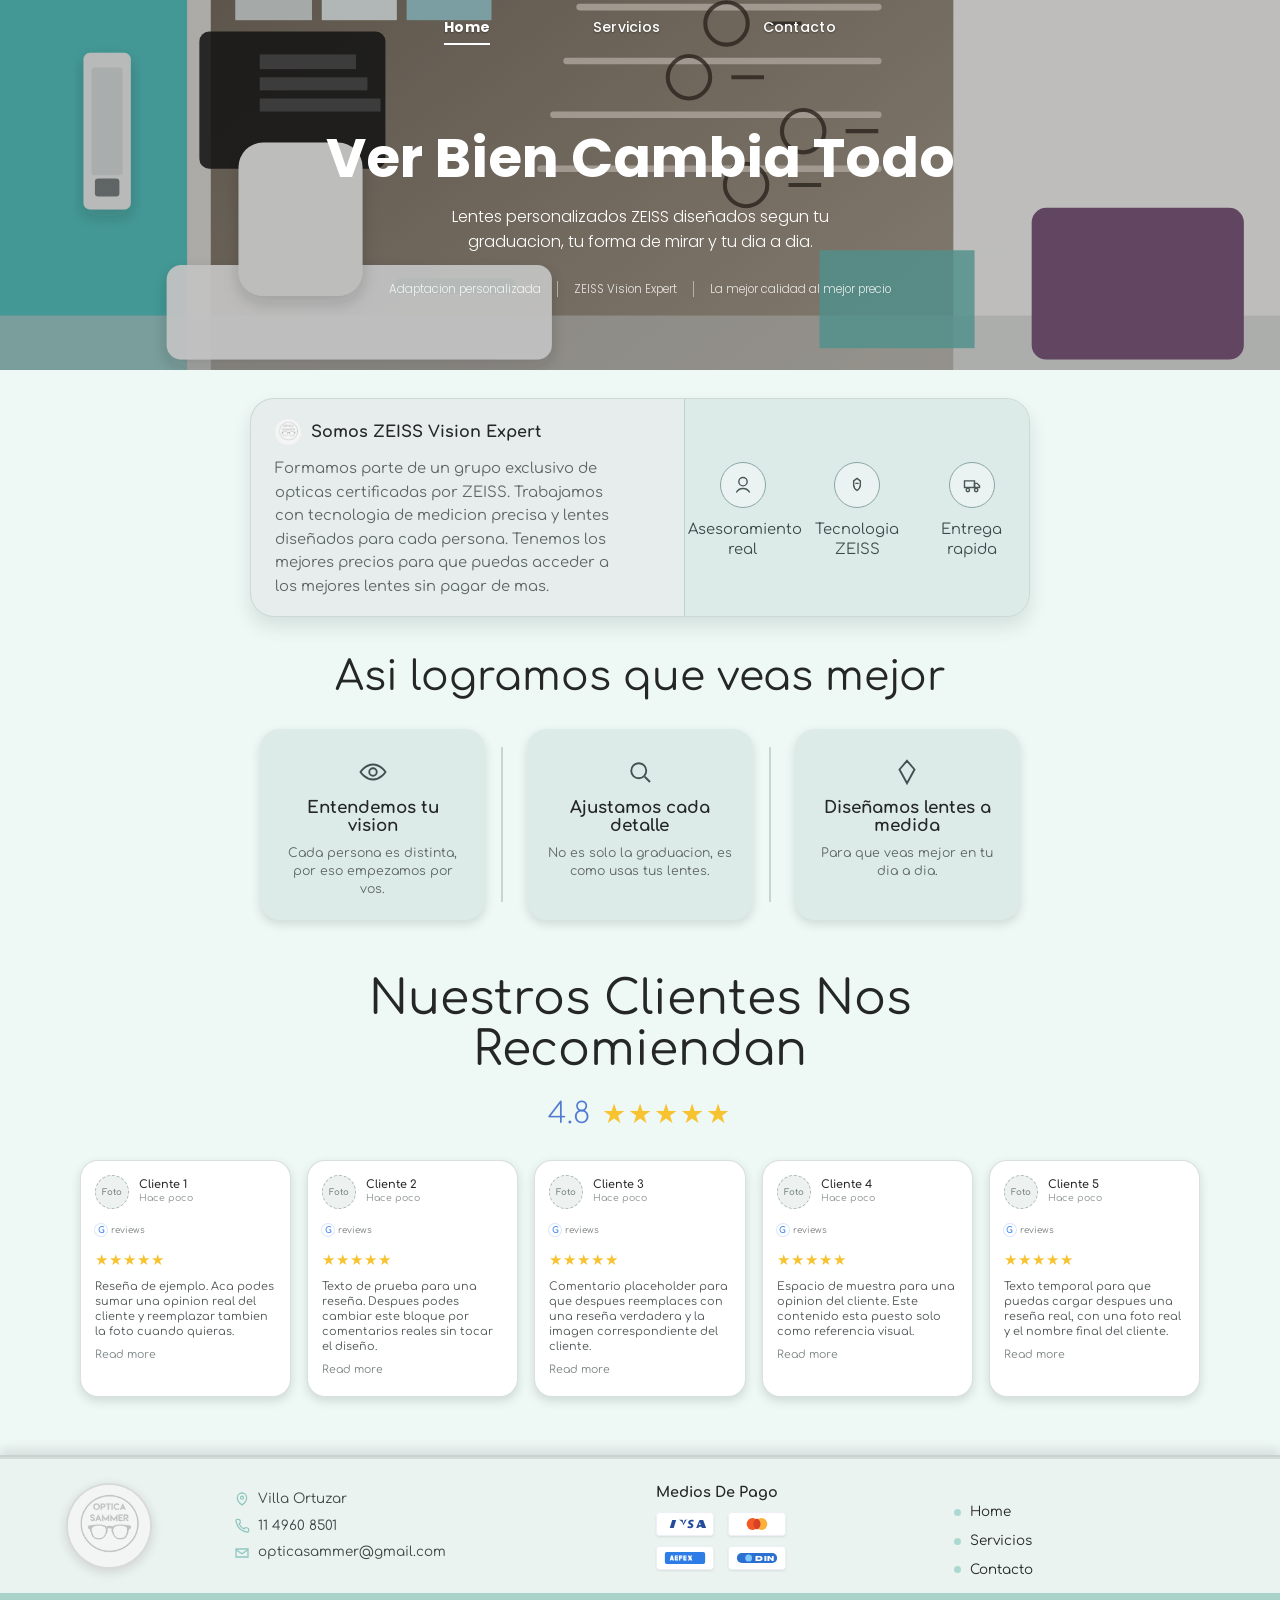
==== Views/index.html @ ad154144 "hola" ====
<!DOCTYPE html>
<html lang="es">
<head>
  <meta charset="UTF-8" />
  <meta name="viewport" content="width=device-width, initial-scale=1.0" />
  <title>Optica Sammer | Inicio</title>
  <link rel="preconnect" href="https://fonts.googleapis.com" />
  <link rel="preconnect" href="https://fonts.gstatic.com" crossorigin />
  <link href="https://fonts.googleapis.com/css2?family=Comfortaa:wght@300;400;500;600;700&family=Poppins:wght@300;400;500;600;700&display=swap" rel="stylesheet" />
  <link rel="stylesheet" href="../style.css" />
  <link rel="icon" type="image/png" href="../img/Logo%20PNG.png" />
</head>
<body>
  <nav class="site-nav">
    <a href="index.html" class="active">Home</a>
    <a href="servicios.html">Servicios</a>
    <a href="contacto.html">Contacto</a>
  </nav>

  <header class="hero">
    <div class="hero-scene" aria-hidden="true"></div>
    <div class="hero-content">
      <h1 class="fade-up">Ver Bien Cambia Todo</h1>
      <p class="fade-up fade-up-1">Lentes personalizados ZEISS dise&ntilde;ados segun tu graduacion, tu forma de mirar y tu dia a dia.</p>
      <div class="hero-tags fade-up fade-up-2">
        <span>Adaptacion personalizada</span>
        <span>ZEISS Vision Expert</span>
        <span>La mejor calidad al mejor precio</span>
      </div>
    </div>
  </header>

  <main class="index-main">
    <section class="section-block zeiss-section">
      <div class="page-shell">
        <div class="zeiss-card">
          <div class="zeiss-copy">
            <div class="zeiss-eyebrow">
              <img class="zeiss-eyebrow-logo" src="../img/Logo%20PNG.png" alt="" aria-hidden="true" />
              <span>Somos ZEISS Vision Expert</span>
            </div>
            <p>Formamos parte de un grupo exclusivo de opticas certificadas por ZEISS. Trabajamos con tecnologia de medicion precisa y lentes dise&ntilde;ados para cada persona. Tenemos los mejores precios para que puedas acceder a los mejores lentes sin pagar de mas.</p>
          </div>

          <div class="zeiss-features">
            <div class="zeiss-feature">
              <div class="zeiss-feature-icon">
                <svg viewBox="0 0 24 24" aria-hidden="true">
                  <path d="M12 13c2.761 0 5-2.239 5-5S14.761 3 12 3 7 5.239 7 8s2.239 5 5 5z"></path>
                  <path d="M4 21c1.7-3.2 4.2-4.8 8-4.8s6.3 1.6 8 4.8"></path>
                </svg>
              </div>
              <span>Asesoramiento<br />real</span>
            </div>

            <div class="zeiss-feature">
              <div class="zeiss-feature-icon">
                <svg viewBox="0 0 24 24" aria-hidden="true">
                  <path d="M12 4l4 3v5c0 2.5-1.3 4.7-4 6.6-2.7-1.9-4-4.1-4-6.6V7l4-3z"></path>
                  <path d="M10 10h4"></path>
                </svg>
              </div>
              <span>Tecnologia<br />ZEISS</span>
            </div>

            <div class="zeiss-feature">
              <div class="zeiss-feature-icon">
                <svg viewBox="0 0 24 24" aria-hidden="true">
                  <path d="M3 7h12v8H3z"></path>
                  <path d="M15 10h3l3 3v2h-6z"></path>
                  <circle cx="7" cy="18" r="2"></circle>
                  <circle cx="17" cy="18" r="2"></circle>
                </svg>
              </div>
              <span>Entrega<br />rapida</span>
            </div>
          </div>
        </div>
      </div>
    </section>

    <section class="section-block process-section">
      <div class="page-shell">
        <h2 class="section-title">Asi logramos que veas mejor</h2>

        <div class="process-row">
          <article class="process-card">
            <div class="process-icon">
              <svg viewBox="0 0 24 24" aria-hidden="true">
                <path d="M2 12s3.8-6 10-6 10 6 10 6-3.8 6-10 6-10-6-10-6z"></path>
                <circle cx="12" cy="12" r="3"></circle>
              </svg>
            </div>
            <h3>Entendemos tu vision</h3>
            <p>Cada persona es distinta, por eso empezamos por vos.</p>
          </article>

          <article class="process-card">
            <div class="process-icon">
              <svg viewBox="0 0 24 24" aria-hidden="true">
                <circle cx="11" cy="11" r="6"></circle>
                <path d="M20 20l-4.2-4.2"></path>
              </svg>
            </div>
            <h3>Ajustamos cada detalle</h3>
            <p>No es solo la graduacion, es como usas tus lentes.</p>
          </article>

          <article class="process-card">
            <div class="process-icon">
              <svg viewBox="0 0 24 24" aria-hidden="true">
                <path d="M12 3l6 7-6 11-6-11 6-7z"></path>
              </svg>
            </div>
            <h3>Dise&ntilde;amos lentes a medida</h3>
            <p>Para que veas mejor en tu dia a dia.</p>
          </article>
        </div>
      </div>
    </section>

    <section class="section-block reviews-section">
      <div class="page-shell">
        <h2 class="section-title">Nuestros Clientes Nos<br />Recomiendan</h2>

        <div class="reviews-rating">
          <span class="reviews-score">4.8</span>
          <span class="reviews-stars">&#9733;&#9733;&#9733;&#9733;&#9733;</span>
        </div>

        <div class="reviews-grid">
          <article class="review-card">
            <div class="review-top">
              <div class="review-avatar" aria-hidden="true">Foto</div>
              <div class="review-meta">
                <strong>Cliente 1</strong>
                <span>Hace poco</span>
              </div>
            </div>
            <span class="review-google">reviews</span>
            <div class="review-stars">&#9733;&#9733;&#9733;&#9733;&#9733;</div>
            <p>Rese&ntilde;a de ejemplo. Aca podes sumar una opinion real del cliente y reemplazar tambien la foto cuando quieras.</p>
            <a class="review-link" href="#">Read more</a>
          </article>

          <article class="review-card">
            <div class="review-top">
              <div class="review-avatar" aria-hidden="true">Foto</div>
              <div class="review-meta">
                <strong>Cliente 2</strong>
                <span>Hace poco</span>
              </div>
            </div>
            <span class="review-google">reviews</span>
            <div class="review-stars">&#9733;&#9733;&#9733;&#9733;&#9733;</div>
            <p>Texto de prueba para una rese&ntilde;a. Despues podes cambiar este bloque por comentarios reales sin tocar el dise&ntilde;o.</p>
            <a class="review-link" href="#">Read more</a>
          </article>

          <article class="review-card">
            <div class="review-top">
              <div class="review-avatar" aria-hidden="true">Foto</div>
              <div class="review-meta">
                <strong>Cliente 3</strong>
                <span>Hace poco</span>
              </div>
            </div>
            <span class="review-google">reviews</span>
            <div class="review-stars">&#9733;&#9733;&#9733;&#9733;&#9733;</div>
            <p>Comentario placeholder para que despues reemplaces con una rese&ntilde;a verdadera y la imagen correspondiente del cliente.</p>
            <a class="review-link" href="#">Read more</a>
          </article>

          <article class="review-card">
            <div class="review-top">
              <div class="review-avatar" aria-hidden="true">Foto</div>
              <div class="review-meta">
                <strong>Cliente 4</strong>
                <span>Hace poco</span>
              </div>
            </div>
            <span class="review-google">reviews</span>
            <div class="review-stars">&#9733;&#9733;&#9733;&#9733;&#9733;</div>
            <p>Espacio de muestra para una opinion del cliente. Este contenido esta puesto solo como referencia visual.</p>
            <a class="review-link" href="#">Read more</a>
          </article>

          <article class="review-card">
            <div class="review-top">
              <div class="review-avatar" aria-hidden="true">Foto</div>
              <div class="review-meta">
                <strong>Cliente 5</strong>
                <span>Hace poco</span>
              </div>
            </div>
            <span class="review-google">reviews</span>
            <div class="review-stars">&#9733;&#9733;&#9733;&#9733;&#9733;</div>
            <p>Texto temporal para que puedas cargar despues una rese&ntilde;a real, con una foto real y el nombre final del cliente.</p>
            <a class="review-link" href="#">Read more</a>
          </article>
        </div>
      </div>
    </section>
  </main>

  <footer class="site-footer">
    <div class="footer-shell">
      <div class="footer-grid">
        <div class="footer-brand">
          <img src="../img/Logo%20PNG.png" alt="Optica Sammer" />
        </div>

        <div class="footer-contact">
          <p>
            <svg viewBox="0 0 24 24" aria-hidden="true">
              <path d="M12 21s-7-5.5-7-11a7 7 0 0 1 14 0c0 5.5-7 11-7 11z"></path>
              <circle cx="12" cy="10" r="2.2"></circle>
            </svg>
            Villa Ortuzar
          </p>
          <p>
            <svg viewBox="0 0 24 24" aria-hidden="true">
              <path d="M22 17v2a2 2 0 0 1-2.2 2 19.7 19.7 0 0 1-8.6-3.1A19 19 0 0 1 6.1 12.8 19.7 19.7 0 0 1 3 4.2 2 2 0 0 1 5 2h2a2 2 0 0 1 2 1.7l.4 2.4a2 2 0 0 1-.5 1.7L7.7 9a16 16 0 0 0 7.3 7.3l1.2-1.2a2 2 0 0 1 1.7-.5l2.4.4A2 2 0 0 1 22 17z"></path>
            </svg>
            11 4960 8501
          </p>
          <p>
            <svg viewBox="0 0 24 24" aria-hidden="true">
              <path d="M3 6h18v12H3z"></path>
              <path d="M3 7l9 6 9-6"></path>
            </svg>
            opticasammer@gmail.com
          </p>
        </div>

        <div class="footer-payments">
          <h4>Medios De Pago</h4>
          <div class="payment-images">
            <img src="../img/payment-visa.svg" alt="Placeholder Visa" />
            <img src="../img/payment-mastercard.svg" alt="Placeholder Mastercard" />
            <img src="../img/payment-amex.svg" alt="Placeholder American Express" />
            <img src="../img/payment-debito.svg" alt="Placeholder Debito" />
          </div>
        </div>

        <div class="footer-links">
          <h4>&nbsp;</h4>
          <ul>
            <li><a href="index.html">Home</a></li>
            <li><a href="servicios.html">Servicios</a></li>
            <li><a href="contacto.html">Contacto</a></li>
          </ul>
        </div>
      </div>
    </div>

    <div class="footer-bottom">2026 Optica Sammer . Todos Los Derechos Reservados</div>
  </footer>
</body>
</html>
---- style.css ----
:root {
  --bg: #eef8f5;
  --section: #edf8f5;
  --surface: #f8fbfa;
  --card: #ddebe8;
  --card-strong: #bcdad4;
  --zeiss-surface: #e6edec;
  --accent: #abd9d1;
  --accent-strong: #8fc7c0;
  --accent-deep: #72b2aa;
  --footer-top: rgba(217, 217, 217, 0.2);
  --footer-bottom: #a9d2c9;
  --text: #252727;
  --muted: #5f6666;
  --line: #bfcfcb;
  --shadow: 0 4px 10px rgba(64, 89, 85, 0.18);
  --shadow-soft: 0 3px 8px rgba(64, 89, 85, 0.12);
  --radius-xl: 26px;
  --radius-lg: 20px;
  --radius-md: 14px;
  --radius-sm: 8px;
}

*,
*::before,
*::after {
  box-sizing: border-box;
}

html {
  scroll-behavior: smooth;
}

body {
  margin: 0;
  font-family: "Comfortaa", sans-serif;
  color: var(--text);
  background: var(--bg);
  line-height: 1.4;
}

img {
  display: block;
  max-width: 100%;
}

a {
  color: inherit;
  text-decoration: none;
}

button,
input,
textarea {
  font: inherit;
}

.site-nav {
  position: absolute;
  inset: 0 0 auto;
  z-index: 4;
  display: flex;
  justify-content: center;
  align-items: center;
  gap: clamp(32px, 8vw, 150px);
  padding: 18px 20px 0;
  font-family: "Poppins", sans-serif;
}

.site-nav a {
  position: relative;
  font-size: 0.88rem;
  font-weight: 500;
  color: #ffffff;
  letter-spacing: 0.02em;
  text-shadow: 0 1px 2px rgba(0, 0, 0, 0.35);
  padding-bottom: 5px;
  border-bottom: 2px solid transparent;
}

.site-nav a.active,
.site-nav a:hover {
  font-weight: 700;
  border-bottom-color: #ffffff;
}

.hero {
  position: relative;
  min-height: 370px;
  padding: 116px 24px 58px;
  display: grid;
  place-items: center;
  overflow: hidden;
}

.hero::before {
  content: "";
  position: absolute;
  inset: 0;
  background: linear-gradient(rgba(0, 0, 0, 0.24), rgba(0, 0, 0, 0.24));
  z-index: 1;
}

.hero-scene {
  position: absolute;
  inset: 0;
  background: url("./img/hero-scene.svg") center/cover no-repeat;
  transform: scale(1.02);
}

.hero-content {
  position: relative;
  z-index: 2;
  max-width: 720px;
  text-align: center;
  color: #ffffff;
  font-family: "Poppins", sans-serif;
}

.hero h1 {
  margin: 0;
  font-size: clamp(2.2rem, 5vw, 3.45rem);
  font-weight: 700;
  line-height: 1.05;
}

.hero p {
  margin: 18px auto 22px;
  max-width: 470px;
  font-size: 1rem;
  font-weight: 300;
  line-height: 1.55;
}

.hero-tags {
  display: inline-flex;
  flex-wrap: wrap;
  justify-content: center;
  gap: 0;
}

.hero-tags span {
  padding: 0 16px;
  font-size: 0.72rem;
  font-weight: 300;
  color: rgba(255, 255, 255, 0.84);
  border-right: 1px solid rgba(255, 255, 255, 0.45);
}

.hero-tags span:last-child {
  border-right: 0;
}

.page-shell {
  width: min(1120px, calc(100% - 48px));
  margin: 0 auto;
}

.section-block {
  padding-top: 34px;
}

.section-title {
  margin: 0 0 18px;
  font-size: clamp(2rem, 4vw, 2.95rem);
  font-weight: 400;
  text-align: center;
  line-height: 1.08;
}

.section-subtitle {
  margin: 0 auto;
  max-width: 650px;
  text-align: center;
  font-size: 1.02rem;
  color: var(--muted);
}

.button {
  display: inline-flex;
  align-items: center;
  justify-content: center;
  min-width: 168px;
  padding: 10px 22px;
  border: 0;
  border-radius: 9px;
  background: #cfe8e4;
  color: var(--text);
  box-shadow: var(--shadow);
  font-size: 0.95rem;
  font-weight: 700;
  cursor: pointer;
  transition: transform 0.18s ease, box-shadow 0.18s ease, background 0.18s ease;
}

.button:hover {
  background: #c2e0db;
  transform: translateY(-1px);
  box-shadow: 0 6px 12px rgba(64, 89, 85, 0.18);
}

.panel {
  background: rgba(223, 240, 236, 0.82);
  border-radius: var(--radius-xl);
  box-shadow: var(--shadow-soft);
}

.index-main,
.services-main,
.contact-main {
  padding-bottom: 0;
}

.zeiss-section {
  padding-top: 28px;
}

.zeiss-card {
  display: grid;
  grid-template-columns: minmax(0, 1.2fr) minmax(320px, 0.95fr);
  gap: 0;
  align-items: stretch;
  width: min(780px, 100%);
  margin: 0 auto;
  padding: 0;
  background: var(--zeiss-surface);
  border: 1px solid rgba(191, 207, 203, 0.65);
  border-radius: 24px;
  box-shadow: 0 10px 18px rgba(64, 89, 85, 0.14);
  overflow: hidden;
}

.zeiss-copy {
  padding: 20px 24px 18px;
  border-right: 1px solid var(--line);
}

.zeiss-eyebrow {
  display: inline-flex;
  align-items: center;
  gap: 10px;
  margin-bottom: 12px;
  font-size: 1rem;
  font-weight: 700;
}

.zeiss-eyebrow-logo {
  width: 26px;
  height: 26px;
  object-fit: cover;
  object-position: center;
  border-radius: 50%;
  flex: 0 0 auto;
}

.zeiss-copy p {
  margin: 0;
  max-width: 350px;
  font-size: 0.92rem;
  color: var(--muted);
  line-height: 1.6;
}

.zeiss-features {
  display: grid;
  grid-template-columns: repeat(3, minmax(0, 1fr));
  background: var(--card);
  align-items: stretch;
}

.zeiss-feature {
  display: flex;
  flex-direction: column;
  align-items: center;
  justify-content: center;
  gap: 12px;
  padding: 24px 14px 18px;
  text-align: center;
}

.zeiss-feature + .zeiss-feature {
  border-left: 0;
}

.zeiss-feature-icon {
  display: grid;
  place-items: center;
  width: 46px;
  height: 46px;
  border: 1px solid #8aa6a2;
  border-radius: 50%;
  background: rgba(255, 255, 255, 0.36);
}

.zeiss-feature-icon svg {
  width: 20px;
  height: 20px;
  stroke: #485655;
  fill: none;
  stroke-width: 1.7;
}

.zeiss-feature span {
  display: block;
  max-width: 110px;
  font-size: 0.92rem;
  color: #3e4a49;
  line-height: 1.35;
}

.process-section {
  padding-top: 38px;
}

.process-section .section-title {
  font-size: clamp(1.9rem, 3.6vw, 2.55rem);
}

.process-row {
  display: grid;
  grid-template-columns: repeat(3, minmax(0, 1fr));
  gap: 42px;
  width: min(760px, 100%);
  margin: 30px auto 0;
}

.process-card {
  position: relative;
  padding: 28px 20px 22px;
  background: var(--card);
  border-radius: var(--radius-lg);
  box-shadow: var(--shadow);
  text-align: center;
  min-height: 170px;
}

.process-card::after {
  content: "";
  position: absolute;
  top: 18px;
  right: -18px;
  width: 2px;
  height: calc(100% - 36px);
  background: rgba(191, 207, 203, 0.85);
}

.process-card:last-child::after {
  display: none;
}

.process-icon {
  display: grid;
  place-items: center;
  margin-bottom: 12px;
}

.process-icon svg {
  width: 30px;
  height: 30px;
  stroke: #445050;
  fill: none;
  stroke-width: 1.5;
}

.process-card h3 {
  margin: 0 0 8px;
  font-size: 1.05rem;
  font-weight: 700;
  line-height: 1.08;
}

.process-card p {
  margin: 0;
  font-size: 0.78rem;
  color: var(--muted);
  line-height: 1.45;
}

.reviews-section {
  padding-top: 54px;
}

.reviews-rating {
  display: flex;
  justify-content: center;
  align-items: center;
  gap: 12px;
  margin-top: 18px;
}

.reviews-score {
  font-size: 1.8rem;
  font-weight: 300;
  color: #507ad3;
}

.reviews-stars {
  font-size: 1.7rem;
  color: #f7c331;
  letter-spacing: 2px;
}

.reviews-grid {
  display: grid;
  grid-template-columns: repeat(5, minmax(0, 1fr));
  gap: 16px;
  margin-top: 26px;
}

.review-card {
  min-height: 166px;
  padding: 14px 14px 16px;
  background: #ffffff;
  border-radius: 18px;
  box-shadow: var(--shadow);
  border: 1px solid rgba(204, 214, 213, 0.75);
}

.review-top {
  display: flex;
  align-items: center;
  gap: 10px;
  margin-bottom: 8px;
}

.review-avatar {
  display: grid;
  place-items: center;
  width: 34px;
  height: 34px;
  border-radius: 50%;
  background: #edf2f1;
  border: 1px dashed #a9bbb7;
  flex: 0 0 auto;
  font-size: 0.54rem;
  font-weight: 700;
  color: #7d8a88;
}

.review-meta strong {
  display: block;
  font-size: 0.7rem;
  font-weight: 600;
  line-height: 1.1;
}

.review-meta span {
  display: block;
  font-size: 0.58rem;
  color: #8a9090;
}

.review-google {
  display: inline-flex;
  align-items: center;
  gap: 4px;
  font-size: 0.55rem;
  color: #7a7e7e;
}

.review-google::before {
  content: "G";
  display: inline-grid;
  place-items: center;
  width: 12px;
  height: 12px;
  border-radius: 50%;
  background: #ffffff;
  color: #4285f4;
  font-weight: 700;
  box-shadow: 0 0 0 1px rgba(66, 133, 244, 0.2);
}

.review-stars {
  margin: 10px 0 8px;
  color: #f7c331;
  font-size: 0.95rem;
  letter-spacing: 1px;
}

.review-card p {
  margin: 0;
  font-size: 0.7rem;
  line-height: 1.35;
  color: #4f5555;
}

.review-link {
  display: inline-block;
  margin-top: 8px;
  font-size: 0.68rem;
  color: #7d8585;
}

.lens-section {
  padding-top: 28px;
}

.lens-stack {
  display: grid;
  gap: 48px;
  width: min(980px, 100%);
  margin: 34px auto 0;
}

.lens-panel {
  display: grid;
  grid-template-columns: minmax(250px, 1fr) minmax(280px, 0.9fr) minmax(250px, 1fr);
  grid-template-areas:
    "left middle right";
  align-items: stretch;
  gap: 16px;
  padding: 16px;
  background: #cfe4df;
  border-radius: 34px;
}

.lens-photo {
  min-height: 306px;
  border-radius: 30px;
  background-position: center;
  background-size: cover;
  background-repeat: no-repeat;
  box-shadow: inset 0 0 0 1px rgba(255, 255, 255, 0.6);
}

.lens-photo.city {
  grid-area: left;
  background-image: url("./img/lenses-monofocales.svg");
}

.lens-photo.office {
  grid-area: right;
  background-image: url("./img/lenses-office.svg");
}

.lens-photo.kids {
  grid-area: left;
  background-image: url("./img/lenses-kids.svg");
}

.lens-photo.frame {
  grid-area: right;
  background-image: url("./img/lenses-multifocales.svg");
}

.lens-copy {
  grid-area: middle;
  display: grid;
  gap: 0;
  min-height: 306px;
  overflow: hidden;
  border-radius: 24px;
}

.lens-copy-block {
  display: grid;
  place-content: center;
  padding: 26px 22px;
  text-align: center;
  border-radius: 0;
}

.lens-copy-block + .lens-copy-block {
  margin-top: -2px;
}

.lens-copy-block.light-card {
  background: var(--card);
}

.lens-copy-block.dark-card {
  background: var(--card-strong);
}

.lens-copy-block h3 {
  margin: 0 0 12px;
  font-size: 1.3rem;
  font-weight: 700;
}

.lens-copy-block p {
  margin: 0;
  font-size: 0.98rem;
  line-height: 1.45;
  color: #4f5656;
}

.cta-section {
  padding-top: 52px;
  padding-bottom: 14px;
}

.cta-section .section-title {
  margin-bottom: 24px;
  font-size: clamp(2.45rem, 4vw, 3.3rem);
}

.cta-row {
  display: flex;
  justify-content: center;
  align-items: center;
  gap: 34px;
  width: min(620px, 100%);
  margin: 0 auto;
}

.cta-row p {
  margin: 0;
  max-width: 200px;
  font-size: 0.88rem;
  line-height: 1.35;
}

.services-main .section-title {
  font-size: clamp(2rem, 4vw, 2.95rem);
}

.contact-intro {
  padding-top: 28px;
}

.contact-intro .section-title {
  margin-bottom: 14px;
  font-size: clamp(2rem, 4vw, 2.95rem);
}

.contact-intro .section-subtitle {
  max-width: 780px;
  font-size: 1.18rem;
}

.contact-cards {
  display: grid;
  grid-template-columns: repeat(3, minmax(0, 1fr));
  gap: 26px;
  width: min(840px, 100%);
  margin: 36px auto 0;
}

.contact-card {
  min-height: 170px;
  padding: 28px 18px 24px;
  background: var(--card);
  border-radius: 20px;
  box-shadow: var(--shadow);
  text-align: center;
  display: grid;
  align-content: center;
  justify-items: center;
  gap: 10px;
}

.contact-icon {
  display: grid;
  place-items: center;
  width: 52px;
  height: 52px;
}

.contact-icon svg {
  width: 30px;
  height: 30px;
  stroke: #202425;
  fill: none;
  stroke-width: 1.7;
}

.contact-card h3 {
  margin: 0;
  font-size: 1.12rem;
  font-weight: 700;
}

.contact-card p {
  margin: 0;
  font-size: 0.86rem;
  line-height: 1.3;
}

.contact-divider {
  width: min(900px, 100%);
  height: 1px;
  margin: 42px auto 22px;
  background: #5d6666;
}

.contact-layout {
  display: grid;
  grid-template-columns: minmax(360px, 1.06fr) minmax(420px, 1fr);
  gap: 40px;
  width: min(980px, 100%);
  margin: 0 auto;
  align-items: stretch;
}

.map-card {
  display: flex;
  flex-direction: column;
}

.map-card iframe {
  width: 100%;
  min-height: 464px;
  height: 100%;
  flex: 1;
  border: 0;
  border-radius: 14px;
  box-shadow: var(--shadow-soft);
}

.map-link {
  display: block;
  margin-top: 14px;
  text-align: center;
  font-size: 1.08rem;
  color: #4a5555;
}

.form-card {
  display: flex;
  flex-direction: column;
}

.form-card h3 {
  margin: 0 0 8px;
  font-size: 2.2rem;
  font-weight: 700;
  line-height: 1;
}

.form-card p {
  margin: 0 0 18px;
  font-size: 0.96rem;
  color: #4f5555;
  line-height: 1.35;
}

.form-card form {
  display: flex;
  flex-direction: column;
  flex: 1;
}

.field {
  margin-bottom: 12px;
}

.field input,
.field textarea {
  width: 100%;
  padding: 13px 16px;
  border: 1px solid #d4e0df;
  border-radius: 12px;
  background: #fdfefe;
  color: var(--text);
  outline: none;
  font-size: 0.95rem;
}

.field input::placeholder,
.field textarea::placeholder {
  color: #9ba5a4;
}

.field textarea {
  min-height: 120px;
  resize: vertical;
}

.submit-button {
  width: 100%;
  margin-top: auto;
  min-height: 54px;
}

.contact-main .page-shell {
  width: min(1060px, calc(100% - 48px));
}

.site-footer {
  margin-top: 58px;
  background: var(--footer-top);
  border-top: 2px solid #c9d2d1;
  box-shadow: inset 0 2px 0 rgba(104, 112, 111, 0.18), 0 -6px 10px rgba(104, 112, 111, 0.18);
}

.top-row .joint-top {
  border-radius: 24px 24px 18px 18px;
}

.top-row .joint-bottom {
  border-radius: 0 0 24px 24px;
  padding-top: 30px;
}

.bottom-row .joint-top {
  border-radius: 24px 24px 18px 18px;
}

.bottom-row .joint-bottom {
  border-radius: 0 0 24px 24px;
  padding-top: 30px;
}

.footer-shell {
  width: min(1120px, calc(100% - 48px));
  margin: 0 auto;
}

.footer-grid {
  display: grid;
  grid-template-columns: 128px 1.45fr 1fr 0.9fr;
  gap: 26px;
  align-items: center;
  padding: 16px 0 14px;
}

.footer-brand {
  display: flex;
  align-items: center;
  justify-content: flex-start;
  padding-left: 4px;
  transform: translateX(-18px);
}

.footer-brand img {
  width: 86px;
  height: 86px;
  object-fit: cover;
  object-position: center;
  opacity: 0.9;
  border-radius: 50%;
  background: #f8f8f8;
  border: 2px solid rgba(173, 173, 173, 0.45);
  filter: drop-shadow(0 3px 6px rgba(58, 58, 58, 0.2));
}

.footer-contact {
  display: grid;
  gap: 8px;
}

.footer-contact p {
  display: flex;
  align-items: center;
  gap: 8px;
  margin: 0;
  font-size: 0.84rem;
  color: #3f4747;
}

.footer-contact svg {
  width: 16px;
  height: 16px;
  stroke: var(--accent-strong);
  fill: none;
  stroke-width: 1.9;
  flex: 0 0 auto;
}

.footer-payments h4,
.footer-links h4 {
  margin: 0 0 10px;
  font-size: 0.9rem;
  font-weight: 700;
}

.payment-images {
  display: grid;
  grid-template-columns: repeat(2, 58px);
  gap: 10px 14px;
}

.payment-images img {
  width: 58px;
  height: 24px;
  object-fit: contain;
  border-radius: 4px;
  box-shadow: 0 1px 2px rgba(55, 72, 69, 0.12);
}

.footer-links ul {
  list-style: none;
  margin: 0;
  padding: 0;
  display: grid;
  gap: 10px;
}

.footer-links li {
  display: flex;
  align-items: center;
  gap: 9px;
  font-size: 0.84rem;
}

.footer-links li::before {
  content: "";
  width: 7px;
  height: 7px;
  border-radius: 50%;
  background: var(--accent);
}

.footer-bottom {
  padding: 8px 0;
  text-align: center;
  font-size: 0.8rem;
  background: var(--footer-bottom);
}

.fade-up {
  animation: fadeUp 0.5s ease both;
}

.fade-up-1 {
  animation-delay: 0.12s;
}

.fade-up-2 {
  animation-delay: 0.22s;
}

@keyframes fadeUp {
  from {
    opacity: 0;
    transform: translateY(16px);
  }

  to {
    opacity: 1;
    transform: translateY(0);
  }
}

@media (max-width: 980px) {
  .reviews-grid {
    grid-template-columns: repeat(3, minmax(0, 1fr));
  }

  .footer-grid {
    grid-template-columns: repeat(2, minmax(0, 1fr));
  }

  .footer-brand {
    justify-content: flex-start;
  }

  .zeiss-card {
    grid-template-columns: 1fr;
  }

  .zeiss-copy {
    padding-right: 24px;
    padding-bottom: 18px;
    border-right: 0;
    border-bottom: 1px solid var(--line);
  }
}

@media (max-width: 780px) {
  .hero {
    min-height: 330px;
    padding-top: 106px;
  }

  .hero-tags {
    gap: 6px 0;
  }

  .hero-tags span {
    padding: 0 10px;
  }

  .process-row,
  .contact-cards,
  .contact-layout,
  .lens-panel {
    grid-template-columns: 1fr;
  }

  .process-card::after {
    display: none;
  }

  .lens-photo {
    min-height: 250px;
  }

  .cta-row {
    flex-direction: column;
    gap: 18px;
  }

  .cta-row p {
    max-width: 260px;
    text-align: center;
  }

  .reviews-grid {
    grid-template-columns: repeat(2, minmax(0, 1fr));
  }

  .footer-grid {
    grid-template-columns: 1fr;
  }

  .footer-brand {
    justify-content: center;
    transform: none;
  }
}

@media (max-width: 560px) {
  .page-shell,
  .footer-shell {
    width: min(100% - 28px, 1120px);
  }

  .site-nav {
    gap: 20px;
  }

  .site-nav a {
    font-size: 0.82rem;
  }

  .hero p {
    font-size: 0.92rem;
  }

  .hero-tags span {
    border-right: 0;
  }

  .section-title {
    font-size: 2.1rem;
  }

  .cta-section .section-title {
    font-size: 2.35rem;
  }

  .reviews-grid {
    grid-template-columns: 1fr;
  }

  .payment-images {
    grid-template-columns: repeat(2, minmax(58px, 58px));
  }
}
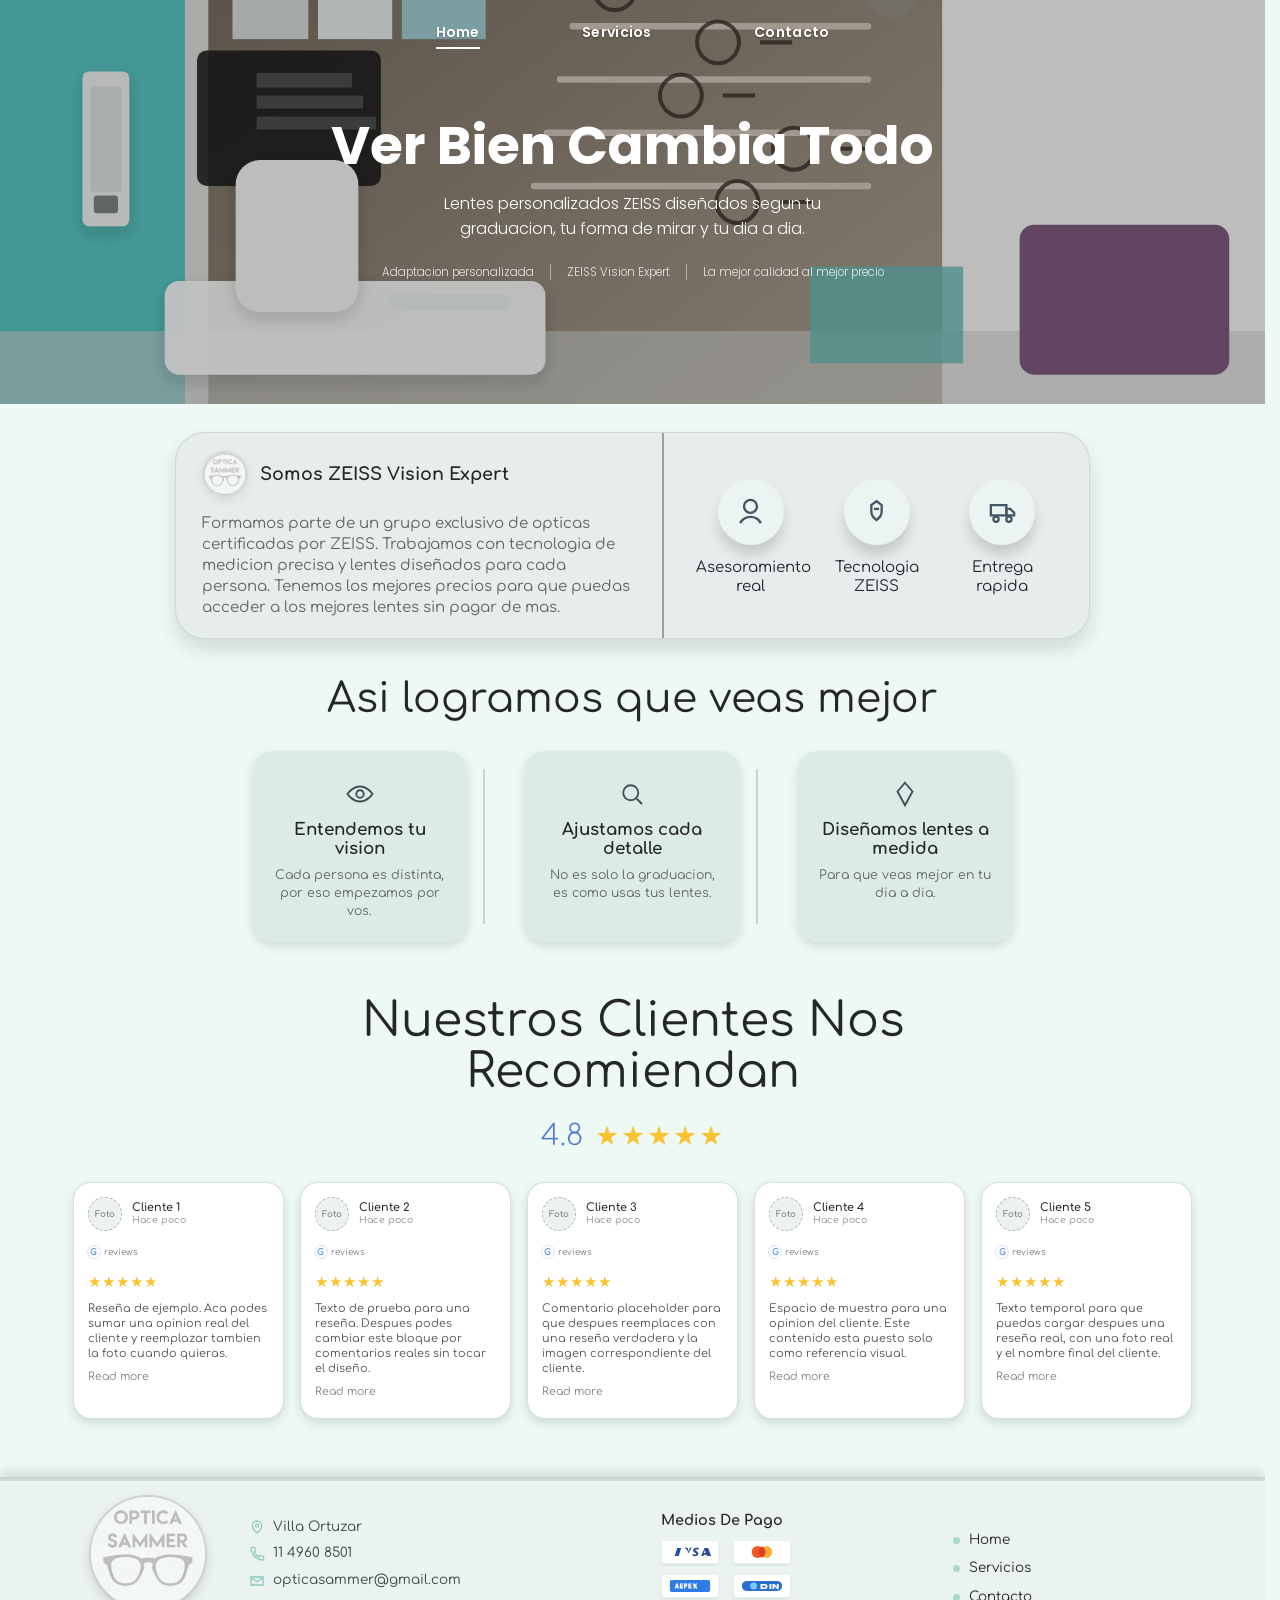
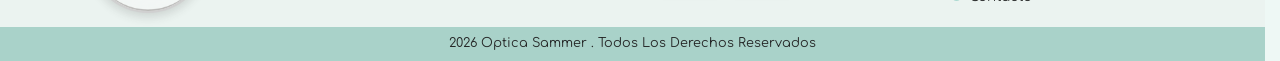
==== commit e90295a1: "Quedan Retoques" ====
--- a/Views/index.html
+++ b/Views/index.html
@@ -10,7 +10,7 @@
   <link rel="stylesheet" href="../style.css" />
   <link rel="icon" type="image/png" href="../img/Logo%20PNG.png" />
 </head>
-<body>
+<body class="home-page">
   <nav class="site-nav">
     <a href="index.html" class="active">Home</a>
     <a href="servicios.html">Servicios</a>
@@ -36,7 +36,9 @@
         <div class="zeiss-card">
           <div class="zeiss-copy">
             <div class="zeiss-eyebrow">
-              <img class="zeiss-eyebrow-logo" src="../img/Logo%20PNG.png" alt="" aria-hidden="true" />
+              <span class="zeiss-eyebrow-logo-wrap" aria-hidden="true">
+                <img class="zeiss-eyebrow-logo" src="../img/Logo%20PNG.png" alt="" />
+              </span>
               <span>Somos ZEISS Vision Expert</span>
             </div>
             <p>Formamos parte de un grupo exclusivo de opticas certificadas por ZEISS. Trabajamos con tecnologia de medicion precisa y lentes dise&ntilde;ados para cada persona. Tenemos los mejores precios para que puedas acceder a los mejores lentes sin pagar de mas.</p>
@@ -207,7 +209,9 @@
     <div class="footer-shell">
       <div class="footer-grid">
         <div class="footer-brand">
-          <img src="../img/Logo%20PNG.png" alt="Optica Sammer" />
+          <span class="footer-brand-badge">
+            <img src="../img/Logo%20PNG.png" alt="Optica Sammer" />
+          </span>
         </div>
 
         <div class="footer-contact">
--- a/style.css
+++ b/style.css
@@ -19,6 +19,18 @@
   --radius-lg: 20px;
   --radius-md: 14px;
   --radius-sm: 8px;
+  /* Ajuste manual del hero en las 3 paginas */
+  --hero-height: 404px;
+  --hero-padding-top: 118px;
+  --hero-padding-bottom: 62px;
+  /* Ajuste manual del logo chico de la card ZEISS */
+  --logo-zeiss-scale: 1;
+  --logo-zeiss-x: 0px;
+  --logo-zeiss-y: 0px;
+  /* Ajuste manual del logo del footer */
+  --logo-footer-scale: 1.05;
+  --logo-footer-x: 0px;
+  --logo-footer-y: -2px;
 }
 
 *,
@@ -29,6 +41,8 @@
 
 html {
   scroll-behavior: smooth;
+  overflow-y: scroll;
+  scrollbar-gutter: stable;
 }
 
 body {
@@ -63,6 +77,7 @@
   justify-content: center;
   align-items: center;
   gap: clamp(32px, 8vw, 150px);
+  min-height: 54px;
   padding: 18px 20px 0;
   font-family: "Poppins", sans-serif;
 }
@@ -70,7 +85,7 @@
 .site-nav a {
   position: relative;
   font-size: 0.88rem;
-  font-weight: 500;
+  font-weight: 600;
   color: #ffffff;
   letter-spacing: 0.02em;
   text-shadow: 0 1px 2px rgba(0, 0, 0, 0.35);
@@ -80,16 +95,18 @@
 
 .site-nav a.active,
 .site-nav a:hover {
-  font-weight: 700;
   border-bottom-color: #ffffff;
 }
 
 .hero {
   position: relative;
-  min-height: 370px;
-  padding: 116px 24px 58px;
-  display: grid;
-  place-items: center;
+  height: var(--hero-height);
+  min-height: var(--hero-height);
+  max-height: var(--hero-height);
+  padding: var(--hero-padding-top) 24px var(--hero-padding-bottom);
+  display: flex;
+  justify-content: center;
+  align-items: flex-start;
   overflow: hidden;
 }
 
@@ -111,15 +128,18 @@
 .hero-content {
   position: relative;
   z-index: 2;
-  max-width: 720px;
+  width: min(720px, 100%);
   text-align: center;
   color: #ffffff;
   font-family: "Poppins", sans-serif;
+  display: flex;
+  flex-direction: column;
+  align-items: center;
 }
 
 .hero h1 {
   margin: 0;
-  font-size: clamp(2.2rem, 5vw, 3.45rem);
+  font-size: 3.35rem;
   font-weight: 700;
   line-height: 1.05;
 }
@@ -133,16 +153,18 @@
 }
 
 .hero-tags {
-  display: inline-flex;
+  display: flex;
   flex-wrap: wrap;
   justify-content: center;
   gap: 0;
+  max-width: 700px;
 }
 
 .hero-tags span {
   padding: 0 16px;
   font-size: 0.72rem;
   font-weight: 300;
+  white-space: nowrap;
   color: rgba(255, 255, 255, 0.84);
   border-right: 1px solid rgba(255, 255, 255, 0.45);
 }
@@ -217,55 +239,70 @@
 
 .zeiss-card {
   display: grid;
-  grid-template-columns: minmax(0, 1.2fr) minmax(320px, 0.95fr);
+  grid-template-columns: minmax(0, 1.08fr) minmax(350px, 0.94fr);
   gap: 0;
   align-items: stretch;
-  width: min(780px, 100%);
+  width: min(915px, 100%);
   margin: 0 auto;
   padding: 0;
   background: var(--zeiss-surface);
-  border: 1px solid rgba(191, 207, 203, 0.65);
-  border-radius: 24px;
-  box-shadow: 0 10px 18px rgba(64, 89, 85, 0.14);
+  border: 1px solid rgba(204, 214, 212, 0.92);
+  border-radius: 30px;
+  box-shadow: 0 10px 18px rgba(64, 89, 85, 0.18);
   overflow: hidden;
 }
 
 .zeiss-copy {
-  padding: 20px 24px 18px;
-  border-right: 1px solid var(--line);
+  padding: 18px 26px 20px;
+  border-right: 2px solid rgba(55, 55, 55, 0.42);
 }
 
 .zeiss-eyebrow {
   display: inline-flex;
   align-items: center;
-  gap: 10px;
-  margin-bottom: 12px;
-  font-size: 1rem;
+  gap: 12px;
+  margin-bottom: 16px;
+  font-size: 1.1rem;
   font-weight: 700;
 }
 
+.zeiss-eyebrow-logo-wrap {
+  width: 46px;
+  height: 46px;
+  border-radius: 50%;
+  overflow: hidden;
+  display: grid;
+  place-items: center;
+  flex: 0 0 auto;
+  background: #fbfbfb;
+  border: 2px solid rgba(197, 197, 197, 0.65);
+  box-shadow: 0 4px 10px rgba(70, 70, 70, 0.1);
+}
+
 .zeiss-eyebrow-logo {
-  width: 26px;
-  height: 26px;
+  width: 100%;
+  max-width: none;
+  height: 100%;
   object-fit: cover;
   object-position: center;
-  border-radius: 50%;
-  flex: 0 0 auto;
+  transform: translate(var(--logo-zeiss-x), var(--logo-zeiss-y)) scale(var(--logo-zeiss-scale));
+  transform-origin: center;
 }
 
 .zeiss-copy p {
   margin: 0;
-  max-width: 350px;
-  font-size: 0.92rem;
+  max-width: 430px;
+  font-size: 0.94rem;
   color: var(--muted);
-  line-height: 1.6;
+  line-height: 1.4;
 }
 
 .zeiss-features {
   display: grid;
   grid-template-columns: repeat(3, minmax(0, 1fr));
-  background: var(--card);
-  align-items: stretch;
+  align-items: center;
+  padding: 18px 24px 14px;
+  background: transparent;
 }
 
 .zeiss-feature {
@@ -273,8 +310,8 @@
   flex-direction: column;
   align-items: center;
   justify-content: center;
-  gap: 12px;
-  padding: 24px 14px 18px;
+  gap: 14px;
+  padding: 10px 10px;
   text-align: center;
 }
 
@@ -285,27 +322,28 @@
 .zeiss-feature-icon {
   display: grid;
   place-items: center;
-  width: 46px;
-  height: 46px;
-  border: 1px solid #8aa6a2;
+  width: 66px;
+  height: 66px;
+  border: 0;
   border-radius: 50%;
-  background: rgba(255, 255, 255, 0.36);
+  background: #ecf4f3;
+  box-shadow: 0 10px 12px rgba(55, 55, 55, 0.18);
 }
 
 .zeiss-feature-icon svg {
-  width: 20px;
-  height: 20px;
-  stroke: #485655;
+  width: 31px;
+  height: 31px;
+  stroke: #445564;
   fill: none;
-  stroke-width: 1.7;
+  stroke-width: 1.8;
 }
 
 .zeiss-feature span {
   display: block;
   max-width: 110px;
-  font-size: 0.92rem;
-  color: #3e4a49;
-  line-height: 1.35;
+  font-size: 0.94rem;
+  color: #1f2529;
+  line-height: 1.25;
 }
 
 .process-section {
@@ -319,7 +357,7 @@
 .process-row {
   display: grid;
   grid-template-columns: repeat(3, minmax(0, 1fr));
-  gap: 42px;
+  gap: 58px;
   width: min(760px, 100%);
   margin: 30px auto 0;
 }
@@ -498,30 +536,32 @@
 
 .lens-stack {
   display: grid;
-  gap: 48px;
-  width: min(980px, 100%);
+  gap: 56px;
+  width: min(1140px, 100%);
   margin: 34px auto 0;
 }
 
 .lens-panel {
   display: grid;
-  grid-template-columns: minmax(250px, 1fr) minmax(280px, 0.9fr) minmax(250px, 1fr);
+  grid-template-columns: minmax(260px, 1fr) minmax(320px, 0.92fr) minmax(260px, 1fr);
   grid-template-areas:
     "left middle right";
   align-items: stretch;
-  gap: 16px;
-  padding: 16px;
-  background: #cfe4df;
-  border-radius: 34px;
+  gap: 22px;
+  padding: 22px;
+  background: #c9e1db;
+  border-radius: 38px;
+  box-shadow: 0 12px 24px rgba(92, 131, 124, 0.12);
 }
 
 .lens-photo {
-  min-height: 306px;
+  min-height: 338px;
   border-radius: 30px;
+  background-color: #f7fbfa;
   background-position: center;
   background-size: cover;
   background-repeat: no-repeat;
-  box-shadow: inset 0 0 0 1px rgba(255, 255, 255, 0.6);
+  box-shadow: inset 0 0 0 1px rgba(255, 255, 255, 0.72), 0 10px 18px rgba(84, 118, 112, 0.1);
 }
 
 .lens-photo.city {
@@ -547,30 +587,33 @@
 .lens-copy {
   grid-area: middle;
   display: grid;
-  gap: 0;
-  min-height: 306px;
-  overflow: hidden;
-  border-radius: 24px;
+  gap: 18px;
+  min-height: 338px;
+  overflow: visible;
+  border-radius: 0;
+  align-content: center;
 }
 
 .lens-copy-block {
   display: grid;
   place-content: center;
-  padding: 26px 22px;
+  min-height: 160px;
+  padding: 30px 24px;
   text-align: center;
-  border-radius: 0;
+  border-radius: 30px;
+  box-shadow: inset 0 1px 0 rgba(255, 255, 255, 0.5);
 }
 
 .lens-copy-block + .lens-copy-block {
-  margin-top: -2px;
+  margin-top: 0;
 }
 
 .lens-copy-block.light-card {
-  background: var(--card);
+  background: #edf5f3;
 }
 
 .lens-copy-block.dark-card {
-  background: var(--card-strong);
+  background: #b9d9d3;
 }
 
 .lens-copy-block h3 {
@@ -786,21 +829,19 @@
 }
 
 .top-row .joint-top {
-  border-radius: 24px 24px 18px 18px;
+  border-radius: 30px;
 }
 
 .top-row .joint-bottom {
-  border-radius: 0 0 24px 24px;
-  padding-top: 30px;
+  border-radius: 30px;
 }
 
 .bottom-row .joint-top {
-  border-radius: 24px 24px 18px 18px;
+  border-radius: 30px;
 }
 
 .bottom-row .joint-bottom {
-  border-radius: 0 0 24px 24px;
-  padding-top: 30px;
+  border-radius: 30px;
 }
 
 .footer-shell {
@@ -810,7 +851,7 @@
 
 .footer-grid {
   display: grid;
-  grid-template-columns: 128px 1.45fr 1fr 0.9fr;
+  grid-template-columns: 150px 1.45fr 1fr 0.9fr;
   gap: 26px;
   align-items: center;
   padding: 16px 0 14px;
@@ -819,21 +860,33 @@
 .footer-brand {
   display: flex;
   align-items: center;
-  justify-content: flex-start;
-  padding-left: 4px;
-  transform: translateX(-18px);
-}
-
-.footer-brand img {
-  width: 86px;
-  height: 86px;
+  justify-content: center;
+  padding-left: 0;
+  transform: none;
+}
+
+.footer-brand-badge {
+  width: 118px;
+  height: 118px;
+  border-radius: 50%;
+  overflow: hidden;
+  display: flex;
+  align-items: center;
+  justify-content: center;
+  background: #fbfbfb;
+  border: 2px solid rgba(190, 190, 190, 0.7);
+  box-shadow: 0 4px 10px rgba(58, 58, 58, 0.16);
+}
+
+.footer-brand-badge img {
+  width: 100%;
+  max-width: none;
+  height: 100%;
   object-fit: cover;
-  object-position: center;
-  opacity: 0.9;
-  border-radius: 50%;
-  background: #f8f8f8;
-  border: 2px solid rgba(173, 173, 173, 0.45);
-  filter: drop-shadow(0 3px 6px rgba(58, 58, 58, 0.2));
+  object-position: center 46%;
+  opacity: 1;
+  transform: translate(var(--logo-footer-x), var(--logo-footer-y)) scale(var(--logo-footer-scale));
+  transform-origin: center;
 }
 
 .footer-contact {
@@ -935,16 +988,25 @@
 }
 
 @media (max-width: 980px) {
+  .hero h1 {
+    font-size: 3rem;
+  }
+
   .reviews-grid {
     grid-template-columns: repeat(3, minmax(0, 1fr));
   }
 
+  .lens-panel {
+    grid-template-columns: minmax(220px, 1fr) minmax(260px, 0.95fr) minmax(220px, 1fr);
+    gap: 18px;
+  }
+
   .footer-grid {
     grid-template-columns: repeat(2, minmax(0, 1fr));
   }
 
   .footer-brand {
-    justify-content: flex-start;
+    justify-content: center;
   }
 
   .zeiss-card {
@@ -961,8 +1023,15 @@
 
 @media (max-width: 780px) {
   .hero {
+    height: 330px;
     min-height: 330px;
+    max-height: 330px;
     padding-top: 106px;
+    padding-bottom: 44px;
+  }
+
+  .hero h1 {
+    font-size: 2.45rem;
   }
 
   .hero-tags {
@@ -985,7 +1054,15 @@
   }
 
   .lens-photo {
-    min-height: 250px;
+    min-height: 260px;
+  }
+
+  .lens-copy {
+    min-height: auto;
+  }
+
+  .lens-copy-block {
+    min-height: auto;
   }
 
   .cta-row {
@@ -1026,6 +1103,10 @@
     font-size: 0.82rem;
   }
 
+  .hero h1 {
+    font-size: 2.08rem;
+  }
+
   .hero p {
     font-size: 0.92rem;
   }
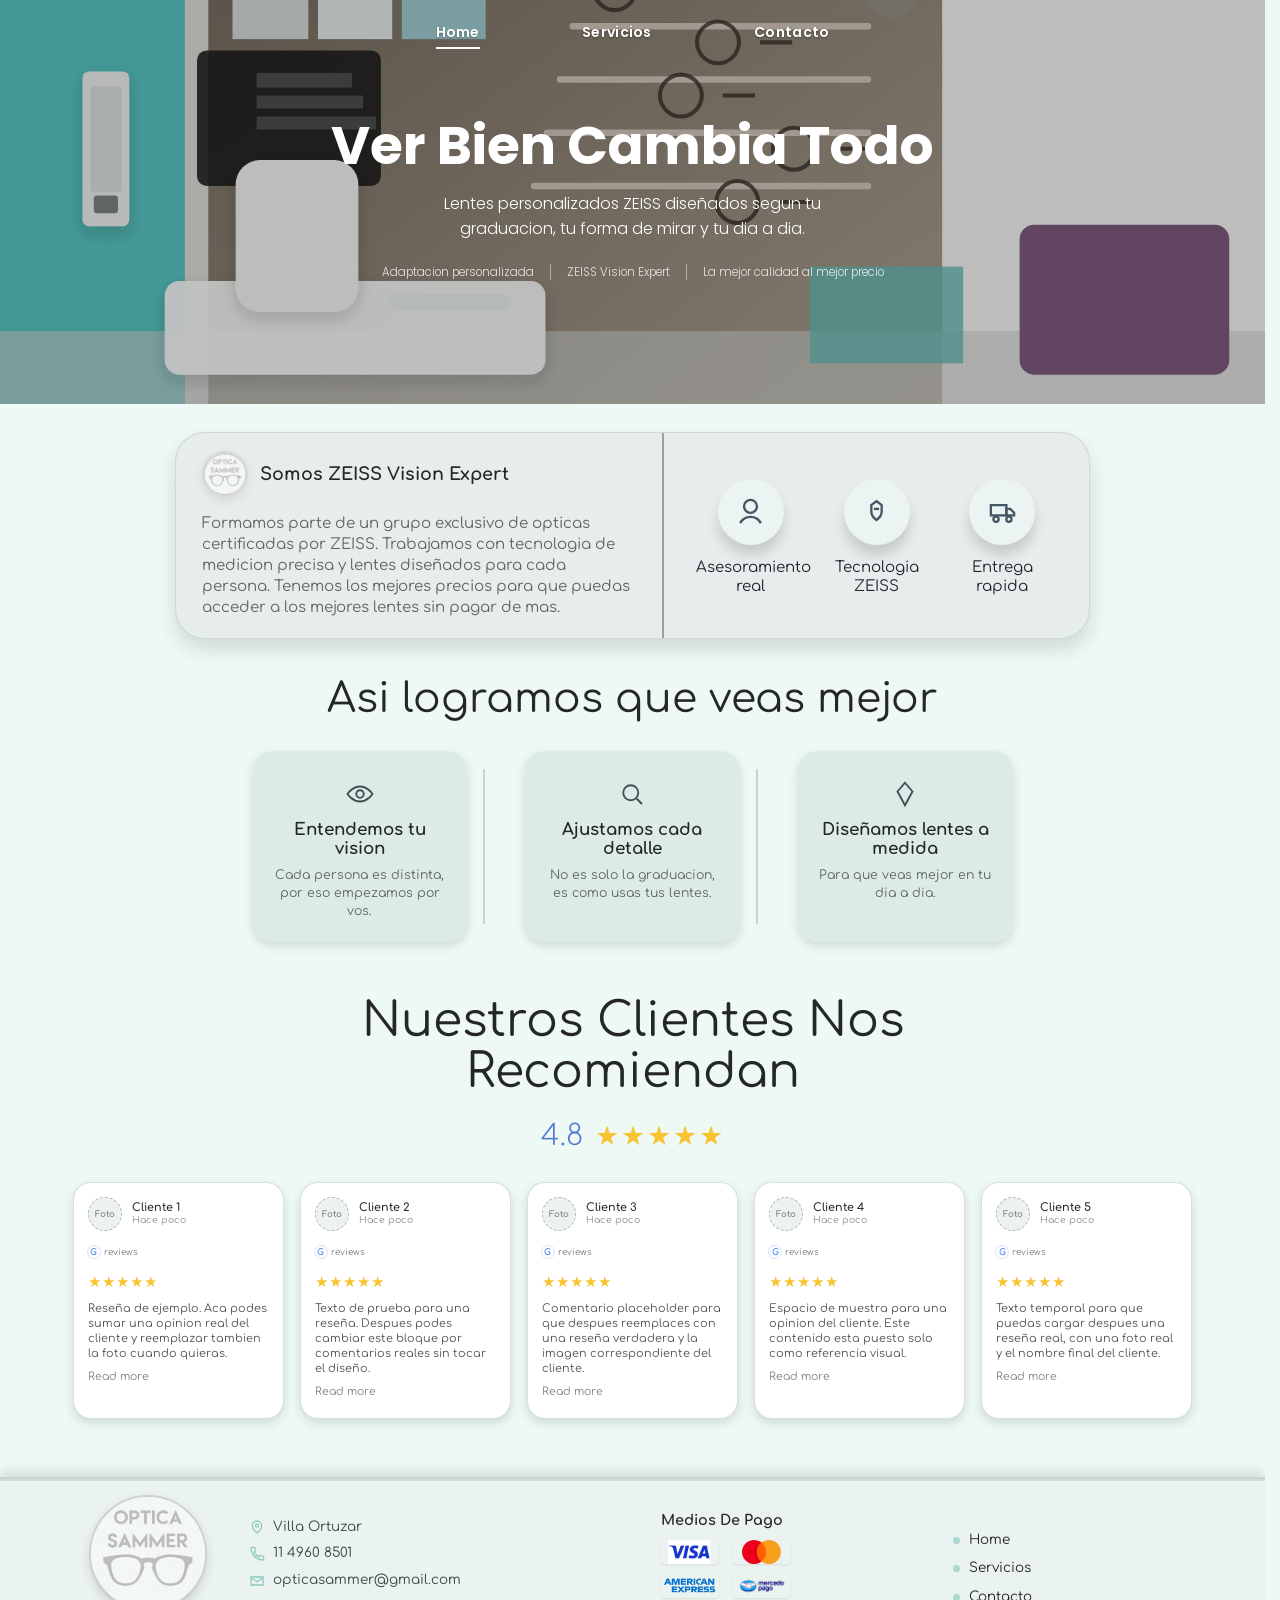
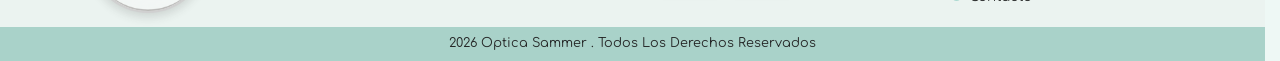
==== commit befc2851: "cambiar fotos ilustrativas y dseño" ====
--- a/Views/index.html
+++ b/Views/index.html
@@ -240,10 +240,10 @@
         <div class="footer-payments">
           <h4>Medios De Pago</h4>
           <div class="payment-images">
-            <img src="../img/payment-visa.svg" alt="Placeholder Visa" />
-            <img src="../img/payment-mastercard.svg" alt="Placeholder Mastercard" />
-            <img src="../img/payment-amex.svg" alt="Placeholder American Express" />
-            <img src="../img/payment-debito.svg" alt="Placeholder Debito" />
+            <img src="../img/VISA-Logo.webp" alt="Placeholder Visa" />
+            <img src="../img/Mastercard_2019_logo.svg" alt="Placeholder Mastercard" />
+            <img src="../img/amex.png" alt="Placeholder American Express" />
+            <img src="../img/Mercado_Pago.svg.webp" alt="Placeholder Debito" />
           </div>
         </div>
 
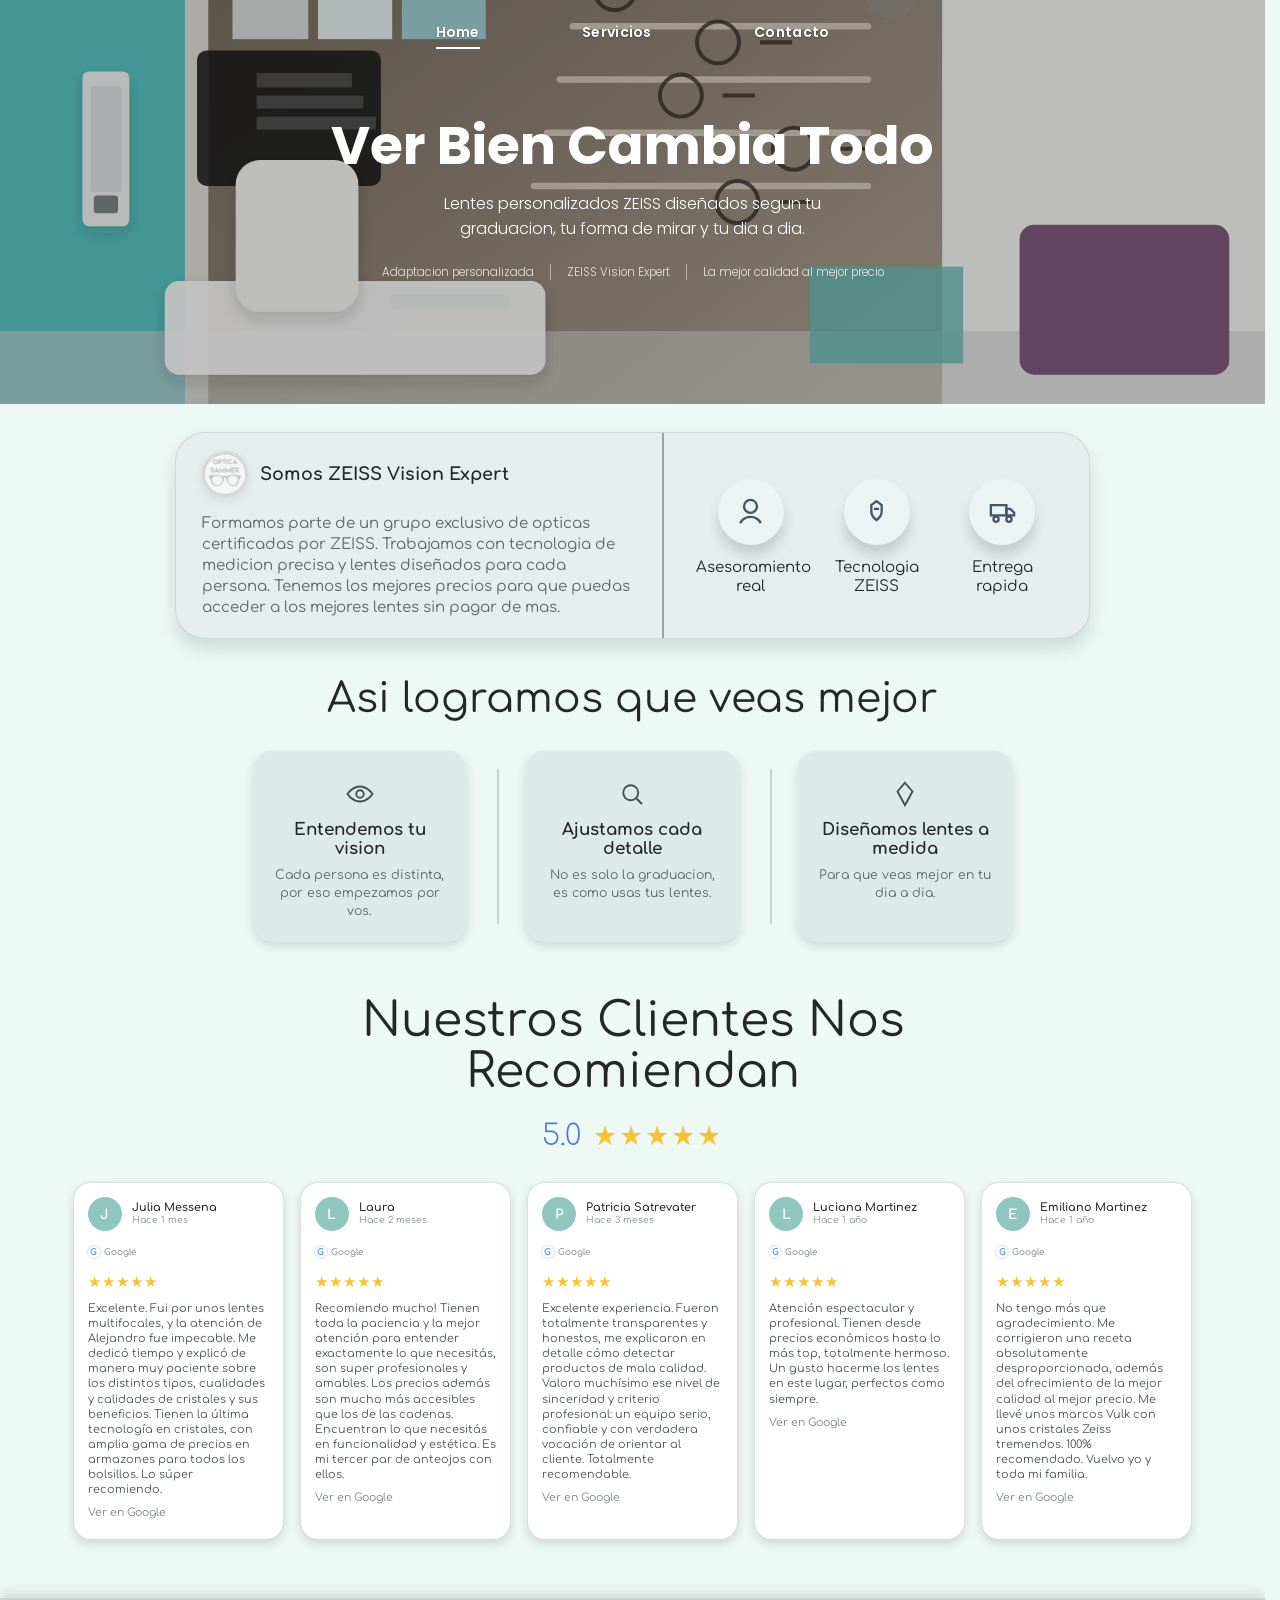
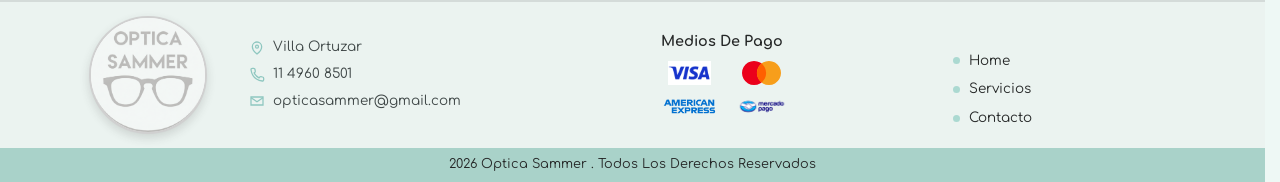
==== commit 898ad972: "," ====
--- a/Views/index.html
+++ b/Views/index.html
@@ -126,79 +126,79 @@
         <h2 class="section-title">Nuestros Clientes Nos<br />Recomiendan</h2>
 
         <div class="reviews-rating">
-          <span class="reviews-score">4.8</span>
+          <span class="reviews-score">5.0</span>
           <span class="reviews-stars">&#9733;&#9733;&#9733;&#9733;&#9733;</span>
         </div>
 
         <div class="reviews-grid">
           <article class="review-card">
             <div class="review-top">
-              <div class="review-avatar" aria-hidden="true">Foto</div>
-              <div class="review-meta">
-                <strong>Cliente 1</strong>
-                <span>Hace poco</span>
-              </div>
-            </div>
-            <span class="review-google">reviews</span>
-            <div class="review-stars">&#9733;&#9733;&#9733;&#9733;&#9733;</div>
-            <p>Rese&ntilde;a de ejemplo. Aca podes sumar una opinion real del cliente y reemplazar tambien la foto cuando quieras.</p>
-            <a class="review-link" href="#">Read more</a>
-          </article>
-
-          <article class="review-card">
-            <div class="review-top">
-              <div class="review-avatar" aria-hidden="true">Foto</div>
-              <div class="review-meta">
-                <strong>Cliente 2</strong>
-                <span>Hace poco</span>
-              </div>
-            </div>
-            <span class="review-google">reviews</span>
-            <div class="review-stars">&#9733;&#9733;&#9733;&#9733;&#9733;</div>
-            <p>Texto de prueba para una rese&ntilde;a. Despues podes cambiar este bloque por comentarios reales sin tocar el dise&ntilde;o.</p>
-            <a class="review-link" href="#">Read more</a>
-          </article>
-
-          <article class="review-card">
-            <div class="review-top">
-              <div class="review-avatar" aria-hidden="true">Foto</div>
-              <div class="review-meta">
-                <strong>Cliente 3</strong>
-                <span>Hace poco</span>
-              </div>
-            </div>
-            <span class="review-google">reviews</span>
-            <div class="review-stars">&#9733;&#9733;&#9733;&#9733;&#9733;</div>
-            <p>Comentario placeholder para que despues reemplaces con una rese&ntilde;a verdadera y la imagen correspondiente del cliente.</p>
-            <a class="review-link" href="#">Read more</a>
-          </article>
-
-          <article class="review-card">
-            <div class="review-top">
-              <div class="review-avatar" aria-hidden="true">Foto</div>
-              <div class="review-meta">
-                <strong>Cliente 4</strong>
-                <span>Hace poco</span>
-              </div>
-            </div>
-            <span class="review-google">reviews</span>
-            <div class="review-stars">&#9733;&#9733;&#9733;&#9733;&#9733;</div>
-            <p>Espacio de muestra para una opinion del cliente. Este contenido esta puesto solo como referencia visual.</p>
-            <a class="review-link" href="#">Read more</a>
-          </article>
-
-          <article class="review-card">
-            <div class="review-top">
-              <div class="review-avatar" aria-hidden="true">Foto</div>
-              <div class="review-meta">
-                <strong>Cliente 5</strong>
-                <span>Hace poco</span>
-              </div>
-            </div>
-            <span class="review-google">reviews</span>
-            <div class="review-stars">&#9733;&#9733;&#9733;&#9733;&#9733;</div>
-            <p>Texto temporal para que puedas cargar despues una rese&ntilde;a real, con una foto real y el nombre final del cliente.</p>
-            <a class="review-link" href="#">Read more</a>
+              <div class="review-avatar" aria-hidden="true">J</div>
+              <div class="review-meta">
+                <strong>Julia Messena</strong>
+                <span>Hace 1 mes</span>
+              </div>
+            </div>
+            <span class="review-google">Google</span>
+            <div class="review-stars">&#9733;&#9733;&#9733;&#9733;&#9733;</div>
+            <p>Excelente. Fui por unos lentes multifocales, y la atenci&oacute;n de Alejandro fue impecable. Me dedic&oacute; tiempo y explic&oacute; de manera muy paciente sobre los distintos tipos, cualidades y calidades de cristales y sus beneficios. Tienen la &uacute;ltima tecnolog&iacute;a en cristales, con amplia gama de precios en armazones para todos los bolsillos. Lo s&uacute;per recomiendo.</p>
+            <a class="review-link" href="https://www.google.com/maps/place/%C3%93ptica+Sammer/@-34.5866023,-58.4736689,17z/data=!3m1!4b1!4m6!3m5!1s0x95bcb672be898f8b:0xd609d1949a21f088!8m2!3d-34.5866067!4d-58.4710886!16s%2Fg%2F11bw4skgjt" target="_blank" rel="noreferrer">Ver en Google</a>
+          </article>
+
+          <article class="review-card">
+            <div class="review-top">
+              <div class="review-avatar" aria-hidden="true">L</div>
+              <div class="review-meta">
+                <strong>Laura</strong>
+                <span>Hace 2 meses</span>
+              </div>
+            </div>
+            <span class="review-google">Google</span>
+            <div class="review-stars">&#9733;&#9733;&#9733;&#9733;&#9733;</div>
+            <p>Recomiendo mucho! Tienen toda la paciencia y la mejor atenci&oacute;n para entender exactamente lo que necesit&aacute;s, son super profesionales y amables. Los precios adem&aacute;s son mucho m&aacute;s accesibles que los de las cadenas. Encuentran lo que necesit&aacute;s en funcionalidad y est&eacute;tica. Es mi tercer par de anteojos con ellos.</p>
+            <a class="review-link" href="https://www.google.com/maps/place/%C3%93ptica+Sammer/@-34.5866023,-58.4736689,17z/data=!3m1!4b1!4m6!3m5!1s0x95bcb672be898f8b:0xd609d1949a21f088!8m2!3d-34.5866067!4d-58.4710886!16s%2Fg%2F11bw4skgjt" target="_blank" rel="noreferrer">Ver en Google</a>
+          </article>
+
+          <article class="review-card">
+            <div class="review-top">
+              <div class="review-avatar" aria-hidden="true">P</div>
+              <div class="review-meta">
+                <strong>Patricia Satrevater</strong>
+                <span>Hace 3 meses</span>
+              </div>
+            </div>
+            <span class="review-google">Google</span>
+            <div class="review-stars">&#9733;&#9733;&#9733;&#9733;&#9733;</div>
+            <p>Excelente experiencia. Fueron totalmente transparentes y honestos, me explicaron en detalle c&oacute;mo detectar productos de mala calidad. Valoro much&iacute;simo ese nivel de sinceridad y criterio profesional: un equipo serio, confiable y con verdadera vocaci&oacute;n de orientar al cliente. Totalmente recomendable.</p>
+            <a class="review-link" href="https://www.google.com/maps/place/%C3%93ptica+Sammer/@-34.5866023,-58.4736689,17z/data=!3m1!4b1!4m6!3m5!1s0x95bcb672be898f8b:0xd609d1949a21f088!8m2!3d-34.5866067!4d-58.4710886!16s%2Fg%2F11bw4skgjt" target="_blank" rel="noreferrer">Ver en Google</a>
+          </article>
+
+          <article class="review-card">
+            <div class="review-top">
+              <div class="review-avatar" aria-hidden="true">L</div>
+              <div class="review-meta">
+                <strong>Luciana Martinez</strong>
+                <span>Hace 1 a&ntilde;o</span>
+              </div>
+            </div>
+            <span class="review-google">Google</span>
+            <div class="review-stars">&#9733;&#9733;&#9733;&#9733;&#9733;</div>
+            <p>Atenci&oacute;n espectacular y profesional. Tienen desde precios econ&oacute;micos hasta lo m&aacute;s top, totalmente hermoso. Un gusto hacerme los lentes en este lugar, perfectos como siempre.</p>
+            <a class="review-link" href="https://www.google.com/maps/place/%C3%93ptica+Sammer/@-34.5866023,-58.4736689,17z/data=!3m1!4b1!4m6!3m5!1s0x95bcb672be898f8b:0xd609d1949a21f088!8m2!3d-34.5866067!4d-58.4710886!16s%2Fg%2F11bw4skgjt" target="_blank" rel="noreferrer">Ver en Google</a>
+          </article>
+
+          <article class="review-card">
+            <div class="review-top">
+              <div class="review-avatar" aria-hidden="true">E</div>
+              <div class="review-meta">
+                <strong>Emiliano Martinez</strong>
+                <span>Hace 1 a&ntilde;o</span>
+              </div>
+            </div>
+            <span class="review-google">Google</span>
+            <div class="review-stars">&#9733;&#9733;&#9733;&#9733;&#9733;</div>
+            <p>No tengo m&aacute;s que agradecimiento. Me corrigieron una receta absolutamente desproporcionada, adem&aacute;s del ofrecimiento de la mejor calidad al mejor precio. Me llev&eacute; unos marcos Vulk con unos cristales Zeiss tremendos. 100% recomendado. Vuelvo yo y toda mi familia.</p>
+            <a class="review-link" href="https://www.google.com/maps/place/%C3%93ptica+Sammer/@-34.5866023,-58.4736689,17z/data=!3m1!4b1!4m6!3m5!1s0x95bcb672be898f8b:0xd609d1949a21f088!8m2!3d-34.5866067!4d-58.4710886!16s%2Fg%2F11bw4skgjt" target="_blank" rel="noreferrer">Ver en Google</a>
           </article>
         </div>
       </div>
--- a/style.css
+++ b/style.css
@@ -376,7 +376,7 @@
   content: "";
   position: absolute;
   top: 18px;
-  right: -18px;
+  right: -32px;
   width: 2px;
   height: calc(100% - 36px);
   background: rgba(191, 207, 203, 0.85);
@@ -467,12 +467,11 @@
   width: 34px;
   height: 34px;
   border-radius: 50%;
-  background: #edf2f1;
-  border: 1px dashed #a9bbb7;
+  background: var(--accent-strong);
   flex: 0 0 auto;
-  font-size: 0.54rem;
+  font-size: 0.85rem;
   font-weight: 700;
-  color: #7d8a88;
+  color: #ffffff;
 }
 
 .review-meta strong {
@@ -547,21 +546,25 @@
   grid-template-areas:
     "left middle right";
   align-items: stretch;
-  gap: 22px;
-  padding: 22px;
-  background: #c9e1db;
-  border-radius: 38px;
+  gap: 14px;
+  border-radius: 28px;
+  overflow: hidden;
+  background: linear-gradient(to right, #ddebe8 0%, #ddebe8 62%, #bcdad4 62%, #bcdad4 100%);
   box-shadow: 0 12px 24px rgba(92, 131, 124, 0.12);
+}
+
+.lens-panel.bottom-row {
+  background: linear-gradient(to right, #bcdad4 0%, #bcdad4 38%, #ddebe8 38%, #ddebe8 100%);
 }
 
 .lens-photo {
   min-height: 338px;
-  border-radius: 30px;
+  margin: 12px;
+  border-radius: 20px;
   background-color: #f7fbfa;
   background-position: center;
   background-size: cover;
   background-repeat: no-repeat;
-  box-shadow: inset 0 0 0 1px rgba(255, 255, 255, 0.72), 0 10px 18px rgba(84, 118, 112, 0.1);
 }
 
 .lens-photo.city {
@@ -587,33 +590,38 @@
 .lens-copy {
   grid-area: middle;
   display: grid;
-  gap: 18px;
+  grid-template-rows: 1fr 1fr;
+  gap: 0;
   min-height: 338px;
-  overflow: visible;
-  border-radius: 0;
-  align-content: center;
 }
 
 .lens-copy-block {
   display: grid;
   place-content: center;
-  min-height: 160px;
   padding: 30px 24px;
   text-align: center;
-  border-radius: 30px;
-  box-shadow: inset 0 1px 0 rgba(255, 255, 255, 0.5);
-}
-
-.lens-copy-block + .lens-copy-block {
-  margin-top: 0;
 }
 
 .lens-copy-block.light-card {
-  background: #edf5f3;
+  background: #ddebe8;
 }
 
 .lens-copy-block.dark-card {
-  background: #b9d9d3;
+  background: #bcdad4;
+}
+
+/* El lado que toca la zona del mismo color queda cuadrado (se funde con el
+   fondo); el lado que toca la zona del color opuesto queda redondeado
+   (deja ver un pequeno acento), tal como en el diseno de Figma. Este patron
+   (cuadrado-izq/redondeado-der en el primero, al reves en el segundo) es
+   el mismo en las dos filas: lo que cambia entre filas es el color de
+   fondo detras, no que lado se redondea. */
+.lens-copy-block:first-child {
+  border-radius: 0 20px 20px 0;
+}
+
+.lens-copy-block:last-child {
+  border-radius: 20px 0 0 20px;
 }
 
 .lens-copy-block h3 {
@@ -828,22 +836,6 @@
   box-shadow: inset 0 2px 0 rgba(104, 112, 111, 0.18), 0 -6px 10px rgba(104, 112, 111, 0.18);
 }
 
-.top-row .joint-top {
-  border-radius: 30px;
-}
-
-.top-row .joint-bottom {
-  border-radius: 30px;
-}
-
-.bottom-row .joint-top {
-  border-radius: 30px;
-}
-
-.bottom-row .joint-bottom {
-  border-radius: 30px;
-}
-
 .footer-shell {
   width: min(1120px, calc(100% - 48px));
   margin: 0 auto;
@@ -930,7 +922,6 @@
   height: 24px;
   object-fit: contain;
   border-radius: 4px;
-  box-shadow: 0 1px 2px rgba(55, 72, 69, 0.12);
 }
 
 .footer-links ul {
@@ -1049,16 +1040,84 @@
     grid-template-columns: 1fr;
   }
 
+  .process-row,
+  .contact-cards {
+    gap: 14px;
+  }
+
   .process-card::after {
     display: none;
   }
 
+  .process-card,
+  .contact-card {
+    display: grid;
+    grid-template-columns: auto 1fr;
+    align-items: center;
+    column-gap: 18px;
+    row-gap: 3px;
+    min-height: 0;
+    padding: 20px 22px;
+    text-align: left;
+  }
+
+  .process-icon,
+  .contact-icon {
+    grid-row: 1 / 3;
+    margin-bottom: 0;
+  }
+
+  .process-card h3,
+  .contact-card h3 {
+    grid-column: 2;
+    text-align: left;
+  }
+
+  .process-card p,
+  .contact-card p {
+    grid-column: 2;
+    text-align: left;
+  }
+
+  .section-block {
+    padding-top: 44px;
+  }
+
+  .zeiss-features {
+    gap: 6px;
+    padding: 20px 16px 18px;
+  }
+
+  .lens-panel {
+    grid-template-areas:
+      "left"
+      "middle"
+      "right";
+    gap: 10px;
+    border-radius: 22px;
+    background: #ddebe8;
+  }
+
+  .lens-panel.bottom-row {
+    background: #ddebe8;
+  }
+
   .lens-photo {
-    min-height: 260px;
+    min-height: 220px;
+    margin: 10px;
   }
 
   .lens-copy {
+    grid-template-rows: none;
     min-height: auto;
+  }
+
+  .lens-copy-block:first-child {
+    border-radius: 16px 16px 0 0;
+  }
+
+  .lens-copy-block:last-child {
+    border-radius: 0 0 16px 16px;
   }
 
   .lens-copy-block {
@@ -1071,8 +1130,14 @@
   }
 
   .cta-row p {
-    max-width: 260px;
+    max-width: 300px;
     text-align: center;
+  }
+
+  .cta-row .button {
+    width: 100%;
+    max-width: 300px;
+    min-height: 50px;
   }
 
   .reviews-grid {
@@ -1081,18 +1146,39 @@
 
   .footer-grid {
     grid-template-columns: 1fr;
+    gap: 30px;
+    text-align: center;
+    justify-items: center;
+    padding: 30px 0 20px;
   }
 
   .footer-brand {
     justify-content: center;
     transform: none;
   }
+
+  .footer-contact {
+    justify-items: center;
+  }
+
+  .footer-payments,
+  .footer-links {
+    justify-items: center;
+  }
+
+  .payment-images {
+    justify-content: center;
+  }
+
+  .footer-links li {
+    justify-content: center;
+  }
 }
 
 @media (max-width: 560px) {
   .page-shell,
   .footer-shell {
-    width: min(100% - 28px, 1120px);
+    width: min(100% - 40px, 1120px);
   }
 
   .site-nav {
@@ -1125,6 +1211,45 @@
 
   .reviews-grid {
     grid-template-columns: 1fr;
+    gap: 14px;
+  }
+
+  .review-card {
+    min-height: 0;
+    padding: 20px 20px 22px;
+  }
+
+  .review-avatar {
+    width: 42px;
+    height: 42px;
+    font-size: 1rem;
+  }
+
+  .review-meta strong {
+    font-size: 0.85rem;
+  }
+
+  .review-meta span {
+    font-size: 0.68rem;
+  }
+
+  .review-google {
+    font-size: 0.66rem;
+  }
+
+  .review-stars {
+    font-size: 1.1rem;
+    margin: 12px 0 10px;
+  }
+
+  .review-card p {
+    font-size: 0.85rem;
+    line-height: 1.5;
+  }
+
+  .review-link {
+    margin-top: 12px;
+    font-size: 0.8rem;
   }
 
   .payment-images {
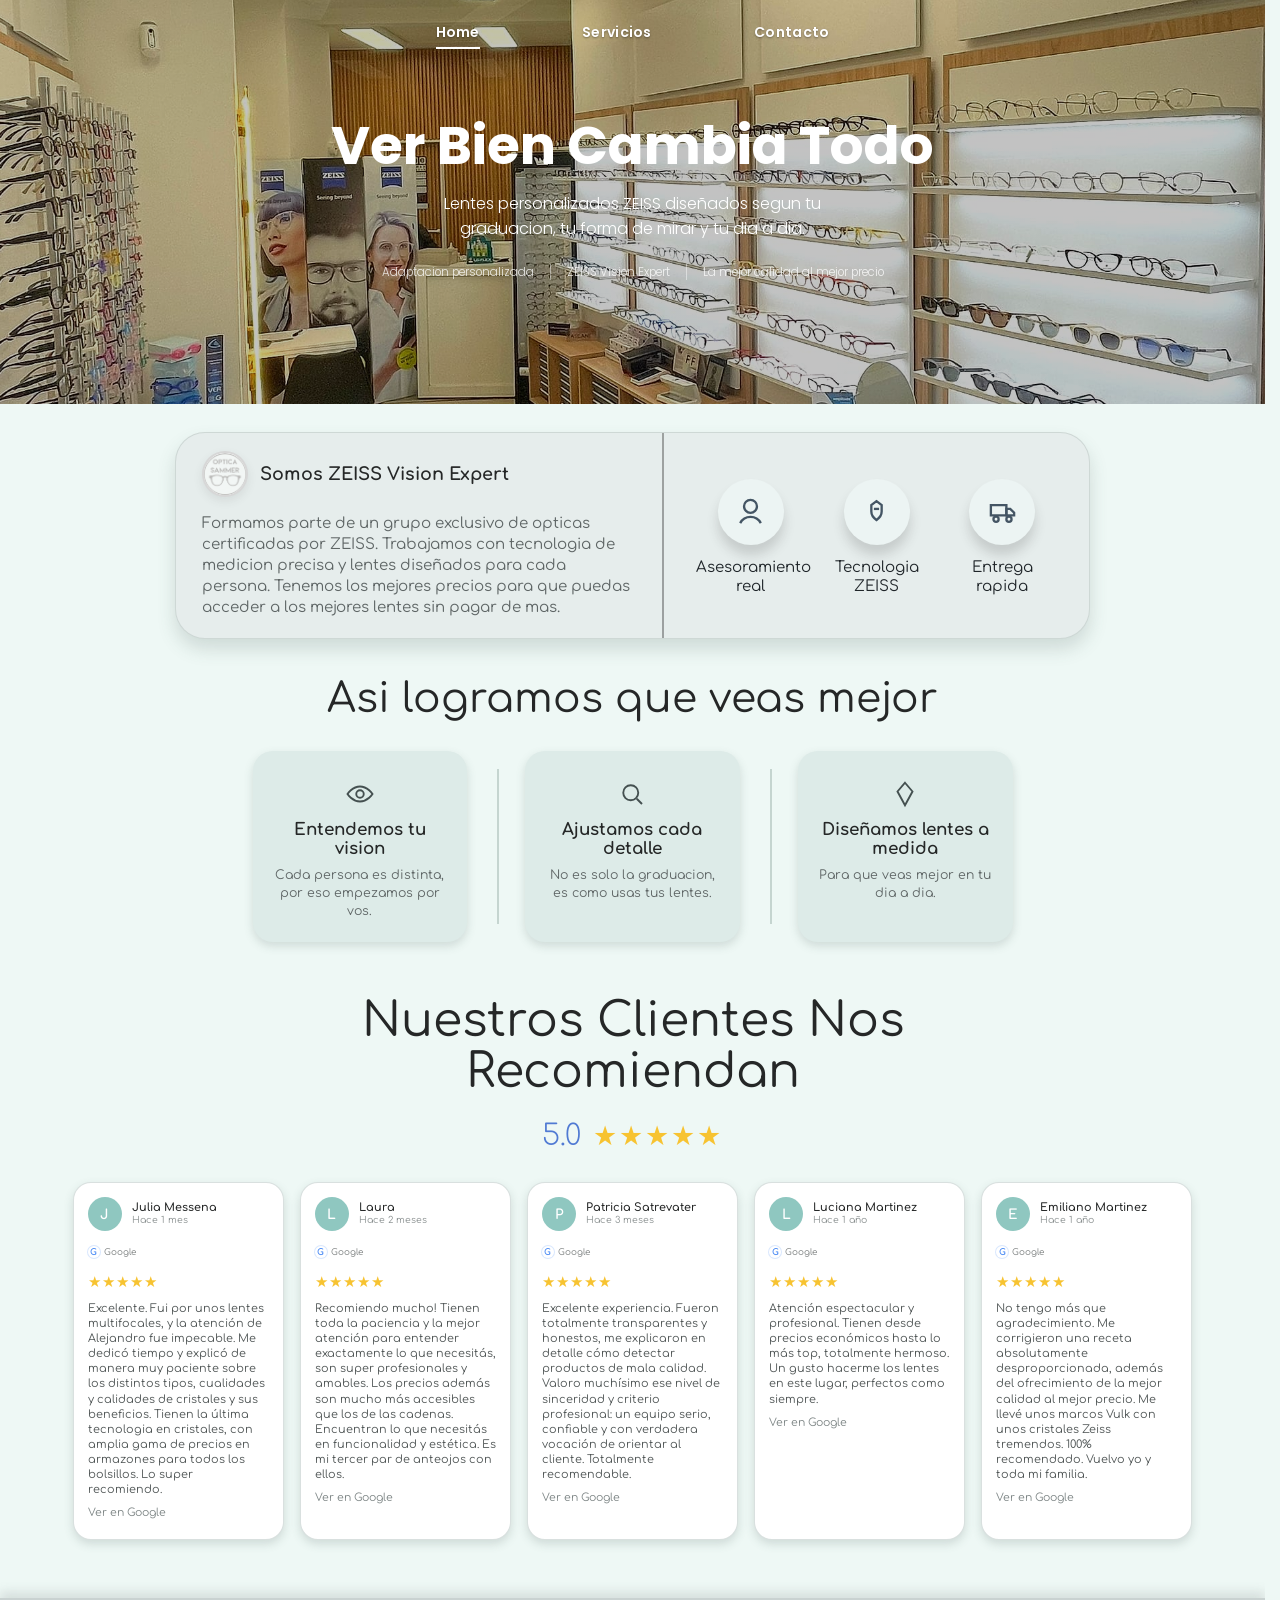
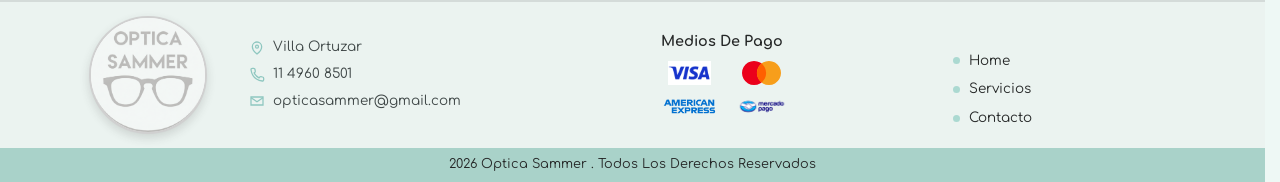
==== commit fff0763e: "." ====
--- a/Views/index.html
+++ b/Views/index.html
@@ -21,7 +21,7 @@
     <div class="hero-scene" aria-hidden="true"></div>
     <div class="hero-content">
       <h1 class="fade-up">Ver Bien Cambia Todo</h1>
-      <p class="fade-up fade-up-1">Lentes personalizados ZEISS dise&ntilde;ados segun tu graduacion, tu forma de mirar y tu dia a dia.</p>
+      <p class="fade-up fade-up-1">Lentes personalizados ZEISS diseñados segun tu graduacion, tu forma de mirar y tu dia a dia.</p>
       <div class="hero-tags fade-up fade-up-2">
         <span>Adaptacion personalizada</span>
         <span>ZEISS Vision Expert</span>
@@ -41,7 +41,7 @@
               </span>
               <span>Somos ZEISS Vision Expert</span>
             </div>
-            <p>Formamos parte de un grupo exclusivo de opticas certificadas por ZEISS. Trabajamos con tecnologia de medicion precisa y lentes dise&ntilde;ados para cada persona. Tenemos los mejores precios para que puedas acceder a los mejores lentes sin pagar de mas.</p>
+            <p>Formamos parte de un grupo exclusivo de opticas certificadas por ZEISS. Trabajamos con tecnologia de medicion precisa y lentes diseñados para cada persona. Tenemos los mejores precios para que puedas acceder a los mejores lentes sin pagar de mas.</p>
           </div>
 
           <div class="zeiss-features">
@@ -114,7 +114,7 @@
                 <path d="M12 3l6 7-6 11-6-11 6-7z"></path>
               </svg>
             </div>
-            <h3>Dise&ntilde;amos lentes a medida</h3>
+            <h3>Diseñamos lentes a medida</h3>
             <p>Para que veas mejor en tu dia a dia.</p>
           </article>
         </div>
@@ -141,7 +141,7 @@
             </div>
             <span class="review-google">Google</span>
             <div class="review-stars">&#9733;&#9733;&#9733;&#9733;&#9733;</div>
-            <p>Excelente. Fui por unos lentes multifocales, y la atenci&oacute;n de Alejandro fue impecable. Me dedic&oacute; tiempo y explic&oacute; de manera muy paciente sobre los distintos tipos, cualidades y calidades de cristales y sus beneficios. Tienen la &uacute;ltima tecnolog&iacute;a en cristales, con amplia gama de precios en armazones para todos los bolsillos. Lo s&uacute;per recomiendo.</p>
+            <p>Excelente. Fui por unos lentes multifocales, y la atención de Alejandro fue impecable. Me dedicó tiempo y explicó de manera muy paciente sobre los distintos tipos, cualidades y calidades de cristales y sus beneficios. Tienen la última tecnologia en cristales, con amplia gama de precios en armazones para todos los bolsillos. Lo super recomiendo.</p>
             <a class="review-link" href="https://www.google.com/maps/place/%C3%93ptica+Sammer/@-34.5866023,-58.4736689,17z/data=!3m1!4b1!4m6!3m5!1s0x95bcb672be898f8b:0xd609d1949a21f088!8m2!3d-34.5866067!4d-58.4710886!16s%2Fg%2F11bw4skgjt" target="_blank" rel="noreferrer">Ver en Google</a>
           </article>
 
@@ -155,7 +155,7 @@
             </div>
             <span class="review-google">Google</span>
             <div class="review-stars">&#9733;&#9733;&#9733;&#9733;&#9733;</div>
-            <p>Recomiendo mucho! Tienen toda la paciencia y la mejor atenci&oacute;n para entender exactamente lo que necesit&aacute;s, son super profesionales y amables. Los precios adem&aacute;s son mucho m&aacute;s accesibles que los de las cadenas. Encuentran lo que necesit&aacute;s en funcionalidad y est&eacute;tica. Es mi tercer par de anteojos con ellos.</p>
+            <p>Recomiendo mucho! Tienen toda la paciencia y la mejor atención para entender exactamente lo que necesitás, son super profesionales y amables. Los precios adem&aacute;s son mucho m&aacute;s accesibles que los de las cadenas. Encuentran lo que necesit&aacute;s en funcionalidad y est&eacute;tica. Es mi tercer par de anteojos con ellos.</p>
             <a class="review-link" href="https://www.google.com/maps/place/%C3%93ptica+Sammer/@-34.5866023,-58.4736689,17z/data=!3m1!4b1!4m6!3m5!1s0x95bcb672be898f8b:0xd609d1949a21f088!8m2!3d-34.5866067!4d-58.4710886!16s%2Fg%2F11bw4skgjt" target="_blank" rel="noreferrer">Ver en Google</a>
           </article>
 
--- a/style.css
+++ b/style.css
@@ -121,7 +121,7 @@
 .hero-scene {
   position: absolute;
   inset: 0;
-  background: url("./img/hero-scene.svg") center/cover no-repeat;
+  background: url("./img/IMG_4089-enhanced.JPEG") center/cover no-repeat;
   transform: scale(1.02);
 }
 
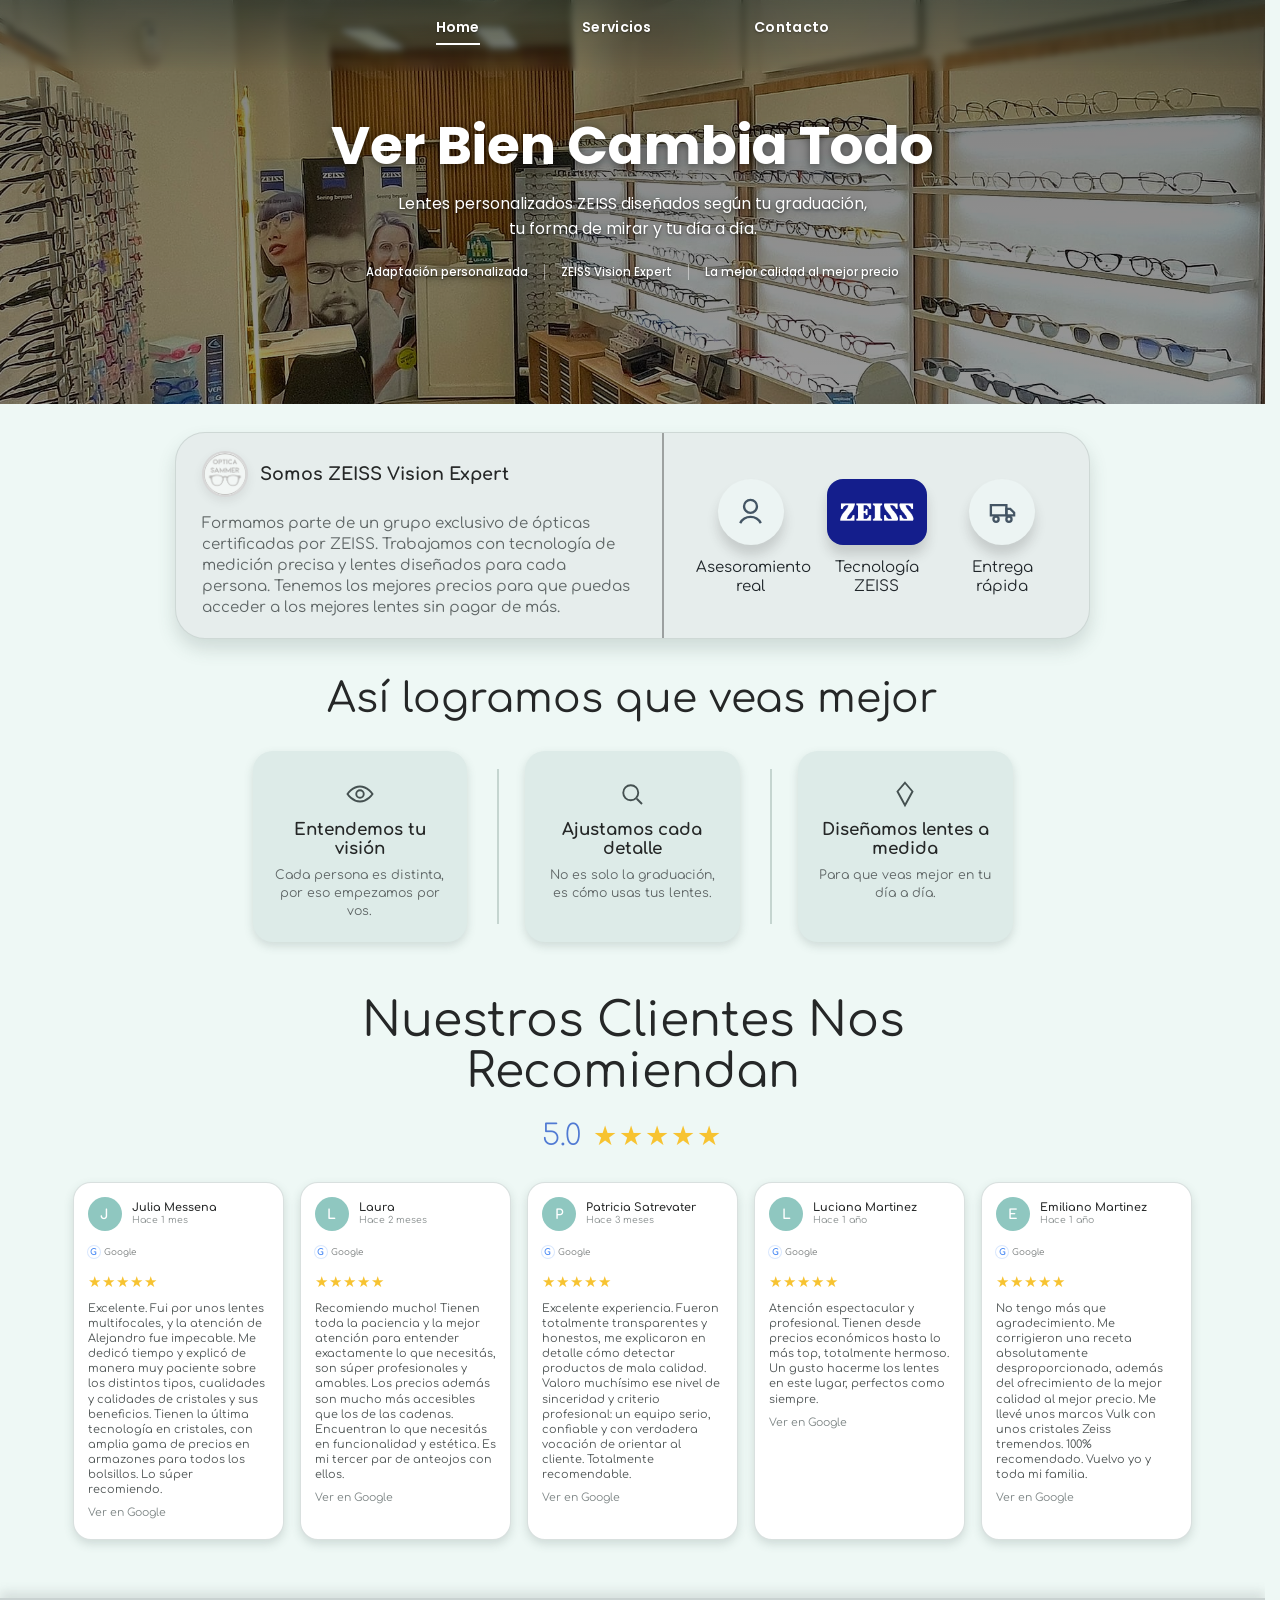
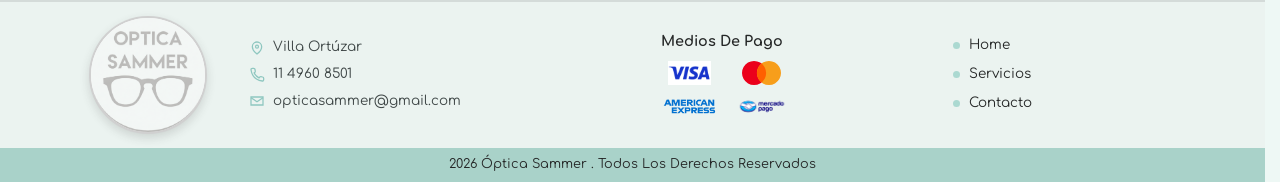
==== commit ab579a74: "." ====
--- a/Views/index.html
+++ b/Views/index.html
@@ -3,7 +3,7 @@
 <head>
   <meta charset="UTF-8" />
   <meta name="viewport" content="width=device-width, initial-scale=1.0" />
-  <title>Optica Sammer | Inicio</title>
+  <title>&Oacute;ptica Sammer | Inicio</title>
   <link rel="preconnect" href="https://fonts.googleapis.com" />
   <link rel="preconnect" href="https://fonts.gstatic.com" crossorigin />
   <link href="https://fonts.googleapis.com/css2?family=Comfortaa:wght@300;400;500;600;700&family=Poppins:wght@300;400;500;600;700&display=swap" rel="stylesheet" />
@@ -21,9 +21,9 @@
     <div class="hero-scene" aria-hidden="true"></div>
     <div class="hero-content">
       <h1 class="fade-up">Ver Bien Cambia Todo</h1>
-      <p class="fade-up fade-up-1">Lentes personalizados ZEISS diseñados segun tu graduacion, tu forma de mirar y tu dia a dia.</p>
+      <p class="fade-up fade-up-1">Lentes personalizados ZEISS dise&ntilde;ados seg&uacute;n tu graduaci&oacute;n, tu forma de mirar y tu d&iacute;a a d&iacute;a.</p>
       <div class="hero-tags fade-up fade-up-2">
-        <span>Adaptacion personalizada</span>
+        <span>Adaptaci&oacute;n personalizada</span>
         <span>ZEISS Vision Expert</span>
         <span>La mejor calidad al mejor precio</span>
       </div>
@@ -41,7 +41,7 @@
               </span>
               <span>Somos ZEISS Vision Expert</span>
             </div>
-            <p>Formamos parte de un grupo exclusivo de opticas certificadas por ZEISS. Trabajamos con tecnologia de medicion precisa y lentes diseñados para cada persona. Tenemos los mejores precios para que puedas acceder a los mejores lentes sin pagar de mas.</p>
+            <p>Formamos parte de un grupo exclusivo de &oacute;pticas certificadas por ZEISS. Trabajamos con tecnolog&iacute;a de medici&oacute;n precisa y lentes dise&ntilde;ados para cada persona. Tenemos los mejores precios para que puedas acceder a los mejores lentes sin pagar de m&aacute;s.</p>
           </div>
 
           <div class="zeiss-features">
@@ -56,13 +56,10 @@
             </div>
 
             <div class="zeiss-feature">
-              <div class="zeiss-feature-icon">
-                <svg viewBox="0 0 24 24" aria-hidden="true">
-                  <path d="M12 4l4 3v5c0 2.5-1.3 4.7-4 6.6-2.7-1.9-4-4.1-4-6.6V7l4-3z"></path>
-                  <path d="M10 10h4"></path>
-                </svg>
-              </div>
-              <span>Tecnologia<br />ZEISS</span>
+              <div class="zeiss-feature-icon zeiss-logo-icon">
+                <img src="../img/Zeiss_logo_crop.webp" alt="ZEISS" />
+              </div>
+              <span>Tecnolog&iacute;a<br />ZEISS</span>
             </div>
 
             <div class="zeiss-feature">
@@ -74,7 +71,7 @@
                   <circle cx="17" cy="18" r="2"></circle>
                 </svg>
               </div>
-              <span>Entrega<br />rapida</span>
+              <span>Entrega<br />r&aacute;pida</span>
             </div>
           </div>
         </div>
@@ -83,7 +80,7 @@
 
     <section class="section-block process-section">
       <div class="page-shell">
-        <h2 class="section-title">Asi logramos que veas mejor</h2>
+        <h2 class="section-title">As&iacute; logramos que veas mejor</h2>
 
         <div class="process-row">
           <article class="process-card">
@@ -93,7 +90,7 @@
                 <circle cx="12" cy="12" r="3"></circle>
               </svg>
             </div>
-            <h3>Entendemos tu vision</h3>
+            <h3>Entendemos tu visi&oacute;n</h3>
             <p>Cada persona es distinta, por eso empezamos por vos.</p>
           </article>
 
@@ -105,7 +102,7 @@
               </svg>
             </div>
             <h3>Ajustamos cada detalle</h3>
-            <p>No es solo la graduacion, es como usas tus lentes.</p>
+            <p>No es solo la graduaci&oacute;n, es c&oacute;mo usas tus lentes.</p>
           </article>
 
           <article class="process-card">
@@ -115,7 +112,7 @@
               </svg>
             </div>
             <h3>Diseñamos lentes a medida</h3>
-            <p>Para que veas mejor en tu dia a dia.</p>
+            <p>Para que veas mejor en tu d&iacute;a a d&iacute;a.</p>
           </article>
         </div>
       </div>
@@ -141,7 +138,7 @@
             </div>
             <span class="review-google">Google</span>
             <div class="review-stars">&#9733;&#9733;&#9733;&#9733;&#9733;</div>
-            <p>Excelente. Fui por unos lentes multifocales, y la atención de Alejandro fue impecable. Me dedicó tiempo y explicó de manera muy paciente sobre los distintos tipos, cualidades y calidades de cristales y sus beneficios. Tienen la última tecnologia en cristales, con amplia gama de precios en armazones para todos los bolsillos. Lo super recomiendo.</p>
+            <p>Excelente. Fui por unos lentes multifocales, y la atención de Alejandro fue impecable. Me dedicó tiempo y explicó de manera muy paciente sobre los distintos tipos, cualidades y calidades de cristales y sus beneficios. Tienen la última tecnolog&iacute;a en cristales, con amplia gama de precios en armazones para todos los bolsillos. Lo s&uacute;per recomiendo.</p>
             <a class="review-link" href="https://www.google.com/maps/place/%C3%93ptica+Sammer/@-34.5866023,-58.4736689,17z/data=!3m1!4b1!4m6!3m5!1s0x95bcb672be898f8b:0xd609d1949a21f088!8m2!3d-34.5866067!4d-58.4710886!16s%2Fg%2F11bw4skgjt" target="_blank" rel="noreferrer">Ver en Google</a>
           </article>
 
@@ -155,7 +152,7 @@
             </div>
             <span class="review-google">Google</span>
             <div class="review-stars">&#9733;&#9733;&#9733;&#9733;&#9733;</div>
-            <p>Recomiendo mucho! Tienen toda la paciencia y la mejor atención para entender exactamente lo que necesitás, son super profesionales y amables. Los precios adem&aacute;s son mucho m&aacute;s accesibles que los de las cadenas. Encuentran lo que necesit&aacute;s en funcionalidad y est&eacute;tica. Es mi tercer par de anteojos con ellos.</p>
+            <p>Recomiendo mucho! Tienen toda la paciencia y la mejor atención para entender exactamente lo que necesitás, son s&uacute;per profesionales y amables. Los precios adem&aacute;s son mucho m&aacute;s accesibles que los de las cadenas. Encuentran lo que necesit&aacute;s en funcionalidad y est&eacute;tica. Es mi tercer par de anteojos con ellos.</p>
             <a class="review-link" href="https://www.google.com/maps/place/%C3%93ptica+Sammer/@-34.5866023,-58.4736689,17z/data=!3m1!4b1!4m6!3m5!1s0x95bcb672be898f8b:0xd609d1949a21f088!8m2!3d-34.5866067!4d-58.4710886!16s%2Fg%2F11bw4skgjt" target="_blank" rel="noreferrer">Ver en Google</a>
           </article>
 
@@ -210,7 +207,7 @@
       <div class="footer-grid">
         <div class="footer-brand">
           <span class="footer-brand-badge">
-            <img src="../img/Logo%20PNG.png" alt="Optica Sammer" />
+            <img src="../img/Logo%20PNG.png" alt="&Oacute;ptica Sammer" />
           </span>
         </div>
 
@@ -220,7 +217,7 @@
               <path d="M12 21s-7-5.5-7-11a7 7 0 0 1 14 0c0 5.5-7 11-7 11z"></path>
               <circle cx="12" cy="10" r="2.2"></circle>
             </svg>
-            Villa Ortuzar
+            Villa Ort&uacute;zar
           </p>
           <p>
             <svg viewBox="0 0 24 24" aria-hidden="true">
@@ -248,7 +245,6 @@
         </div>
 
         <div class="footer-links">
-          <h4>&nbsp;</h4>
           <ul>
             <li><a href="index.html">Home</a></li>
             <li><a href="servicios.html">Servicios</a></li>
@@ -258,7 +254,7 @@
       </div>
     </div>
 
-    <div class="footer-bottom">2026 Optica Sammer . Todos Los Derechos Reservados</div>
+    <div class="footer-bottom">2026 &Oacute;ptica Sammer . Todos Los Derechos Reservados</div>
   </footer>
 </body>
 </html>
--- a/style.css
+++ b/style.css
@@ -78,8 +78,11 @@
   align-items: center;
   gap: clamp(32px, 8vw, 150px);
   min-height: 54px;
-  padding: 18px 20px 0;
+  padding: 18px 20px 26px;
   font-family: "Poppins", sans-serif;
+  background: linear-gradient(to bottom, rgba(20, 40, 45, 0.38), rgba(20, 40, 45, 0.16) 65%, transparent);
+  backdrop-filter: blur(3px);
+  -webkit-backdrop-filter: blur(3px);
 }
 
 .site-nav a {
@@ -114,7 +117,7 @@
   content: "";
   position: absolute;
   inset: 0;
-  background: linear-gradient(rgba(0, 0, 0, 0.24), rgba(0, 0, 0, 0.24));
+  background: linear-gradient(rgba(0, 0, 0, 0.5), rgba(0, 0, 0, 0.4));
   z-index: 1;
 }
 
@@ -142,6 +145,7 @@
   font-size: 3.35rem;
   font-weight: 700;
   line-height: 1.05;
+  text-shadow: 0 2px 10px rgba(0, 0, 0, 0.5);
 }
 
 .hero p {
@@ -150,6 +154,8 @@
   font-size: 1rem;
   font-weight: 300;
   line-height: 1.55;
+  font-weight: 400;
+  text-shadow: 0 1px 3px rgba(0, 0, 0, 0.55), 0 2px 10px rgba(0, 0, 0, 0.4);
 }
 
 .hero-tags {
@@ -163,9 +169,10 @@
 .hero-tags span {
   padding: 0 16px;
   font-size: 0.72rem;
-  font-weight: 300;
+  font-weight: 500;
   white-space: nowrap;
-  color: rgba(255, 255, 255, 0.84);
+  color: #ffffff;
+  text-shadow: 0 1px 3px rgba(0, 0, 0, 0.6), 0 2px 8px rgba(0, 0, 0, 0.4);
   border-right: 1px solid rgba(255, 255, 255, 0.45);
 }
 
@@ -338,6 +345,19 @@
   stroke-width: 1.8;
 }
 
+.zeiss-feature-icon.zeiss-logo-icon {
+  width: 100px;
+  border-radius: 16px;
+  background: #141e8c;
+  overflow: hidden;
+}
+
+.zeiss-feature-icon.zeiss-logo-icon img {
+  width: 76%;
+  height: auto;
+  display: block;
+}
+
 .zeiss-feature span {
   display: block;
   max-width: 110px;
@@ -612,10 +632,10 @@
 
 /* El lado que toca la zona del mismo color queda cuadrado (se funde con el
    fondo); el lado que toca la zona del color opuesto queda redondeado
-   (deja ver un pequeno acento), tal como en el diseno de Figma. Este patron
-   (cuadrado-izq/redondeado-der en el primero, al reves en el segundo) es
+   (deja ver un pequeño acento), tal como en el diseño de Figma. Este patrón
+   (cuadrado-izq/redondeado-der en el primero, al revés en el segundo) es
    el mismo en las dos filas: lo que cambia entre filas es el color de
-   fondo detras, no que lado se redondea. */
+   fondo detrás, no qué lado se redondea. */
 .lens-copy-block:first-child {
   border-radius: 0 20px 20px 0;
 }
@@ -1088,6 +1108,10 @@
     padding: 20px 16px 18px;
   }
 
+  .zeiss-feature-icon.zeiss-logo-icon {
+    width: 82px;
+  }
+
   .lens-panel {
     grid-template-areas:
       "left"
